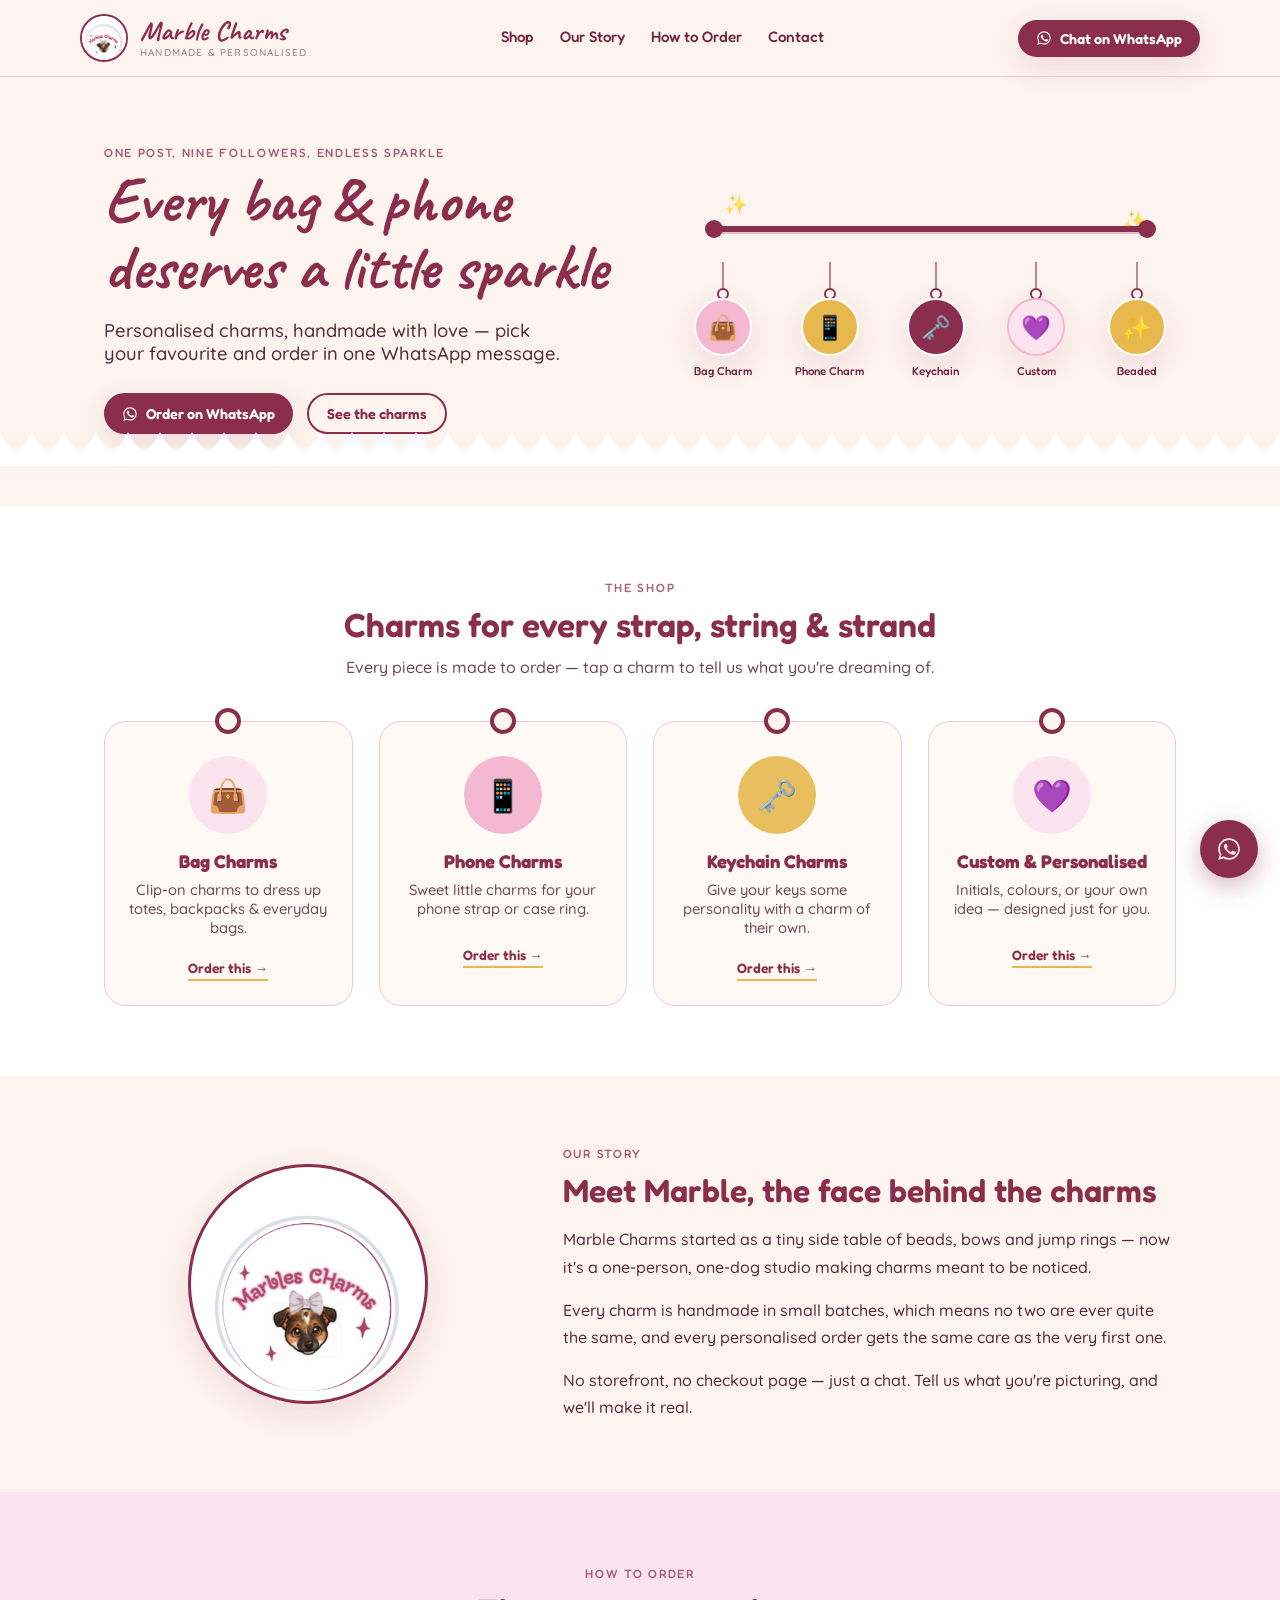
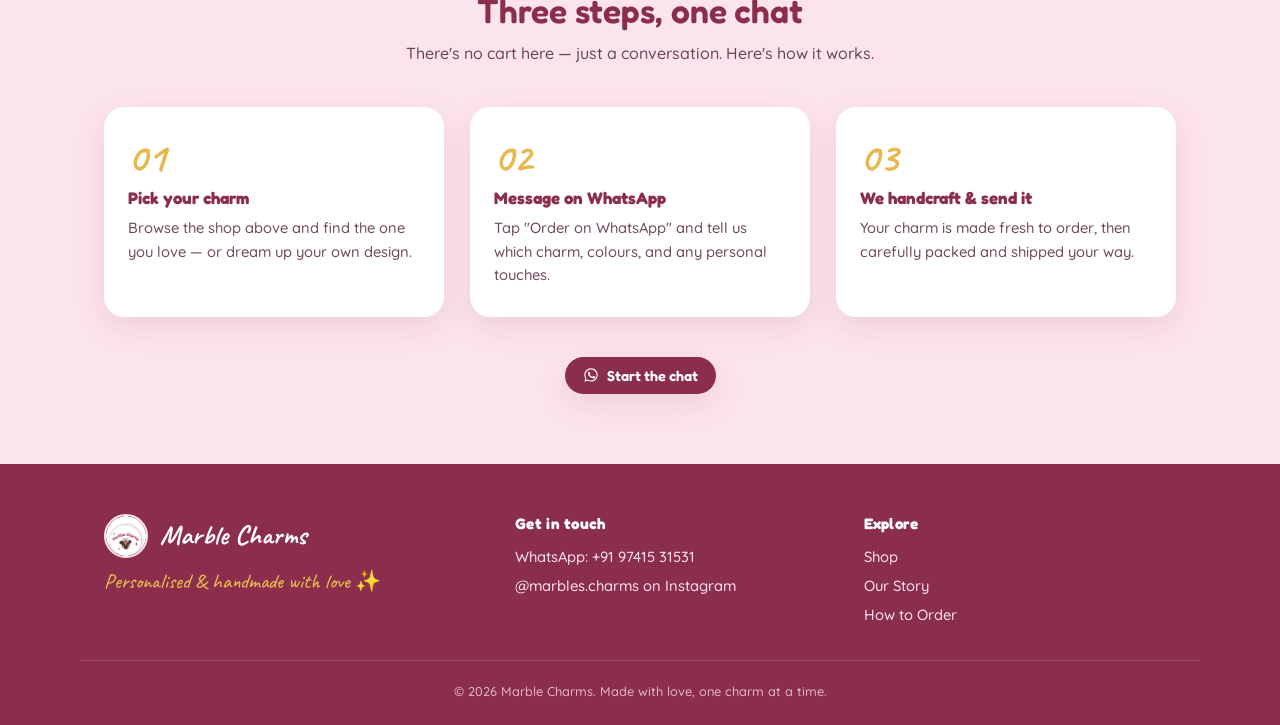
==== marble-charms/index.html @ cab266fb "Commit" ====
<!DOCTYPE html>
<html lang="en">
<head>
<meta charset="UTF-8">
<meta name="viewport" content="width=device-width, initial-scale=1.0">
<title>Marble Charms — Handmade Bag & Phone Charms</title>
<meta name="description" content="Personalised bag and phone charms, handmade with love. Order straight over WhatsApp.">
<link rel="icon" type="image/png" href="assets/favicon.png">
<link rel="preconnect" href="https://fonts.googleapis.com">
<link rel="preconnect" href="https://fonts.gstatic.com" crossorigin>
<link href="https://fonts.googleapis.com/css2?family=Caveat:wght@500;700&family=Fredoka:wght@500;600;700&family=Quicksand:wght@400;500;600;700&display=swap" rel="stylesheet">
<style>
  :root{
    --cream: #FDF3EF;
    --cream-soft: #FFF9F6;
    --wine: #8B2E4D;
    --wine-deep: #6E2440;
    --pink: #F4B8D1;
    --pink-soft: #FCE4EE;
    --pink-line: #F0C7D8;
    --gold: #E7B84E;
    --ink: #55293A;
    --white: #FFFFFF;
    --shadow: 0 10px 30px rgba(139,46,77,0.12);
  }

  * { box-sizing: border-box; }

  html { scroll-behavior: smooth; }

  body{
    margin:0;
    background: var(--cream);
    color: var(--ink);
    font-family: 'Quicksand', sans-serif;
    font-weight: 500;
    -webkit-font-smoothing: antialiased;
  }

  a { color: inherit; }

  img { max-width: 100%; display:block; }

  .display{
    font-family: 'Caveat', cursive;
    font-weight: 700;
  }

  .heading{
    font-family: 'Fredoka', sans-serif;
    font-weight: 600;
    color: var(--wine);
  }

  .eyebrow{
    font-family: 'Fredoka', sans-serif;
    font-size: 0.75rem;
    letter-spacing: 0.14em;
    text-transform: uppercase;
    color: var(--wine);
    opacity: 0.75;
  }

  .wrap{
    max-width: 1120px;
    margin: 0 auto;
    padding: 0 24px;
  }

  :focus-visible{
    outline: 3px solid var(--gold);
    outline-offset: 3px;
    border-radius: 6px;
  }

  /* ---------- Header ---------- */
  header{
    position: sticky;
    top: 0;
    z-index: 50;
    background: rgba(253,243,239,0.9);
    backdrop-filter: blur(8px);
    border-bottom: 1px solid var(--pink-line);
  }

  .nav{
    display:flex;
    align-items:center;
    justify-content:space-between;
    padding: 14px 0;
    gap: 16px;
  }

  .brand{
    display:flex;
    align-items:center;
    gap:12px;
    text-decoration:none;
  }

  .brand img{
    width:48px;
    height:48px;
    border-radius:50%;
    border: 2px solid var(--wine);
    background: var(--white);
  }

  .brand-name{
    font-family:'Caveat', cursive;
    font-weight:700;
    font-size: 1.7rem;
    color: var(--wine);
    line-height:1;
  }

  .brand-sub{
    display:block;
    font-family:'Quicksand';
    font-size: 0.62rem;
    letter-spacing: 0.12em;
    text-transform: uppercase;
    color: var(--ink);
    opacity:0.6;
  }

  nav.links{
    display:flex;
    gap: 26px;
    list-style:none;
    margin:0;
    padding:0;
    font-family:'Fredoka';
    font-weight:500;
    font-size:0.95rem;
  }

  nav.links a{
    text-decoration:none;
    color: var(--wine-deep);
    position:relative;
    padding-bottom:3px;
  }
  nav.links a:hover{ color: var(--wine); }

  .wa-btn{
    display:inline-flex;
    align-items:center;
    gap:8px;
    background: var(--wine);
    color: var(--white);
    font-family:'Fredoka';
    font-weight:600;
    font-size:0.9rem;
    text-decoration:none;
    padding: 10px 18px;
    border-radius: 999px;
    box-shadow: var(--shadow);
    transition: transform 0.15s ease, background 0.15s ease;
    white-space:nowrap;
  }
  .wa-btn:hover{ background: var(--wine-deep); transform: translateY(-2px); }
  .wa-btn svg{ width:16px; height:16px; flex-shrink:0; }

  .wa-btn.ghost{
    background: transparent;
    color: var(--wine);
    border: 2px solid var(--wine);
    box-shadow:none;
  }
  .wa-btn.ghost:hover{ background: var(--pink-soft); }

  .menu-toggle{
    display:none;
    background:none;
    border:none;
    color: var(--wine);
    font-size:1.6rem;
    cursor:pointer;
  }

  /* ---------- Hero ---------- */
  .hero{
    position:relative;
    padding: 64px 0 40px;
    overflow:hidden;
  }

  .hero-inner{
    display:grid;
    grid-template-columns: 1.1fr 1fr;
    gap: 40px;
    align-items:center;
  }

  .hero h1{
    font-size: clamp(2.6rem, 5vw, 4.4rem);
    line-height: 1.05;
    margin: 6px 0 18px;
    color: var(--wine);
  }

  .hero p.lead{
    font-size: 1.15rem;
    max-width: 42ch;
    margin: 0 0 28px;
    color: var(--ink);
  }

  .hero-ctas{
    display:flex;
    gap:14px;
    flex-wrap:wrap;
  }

  /* Charm rack — signature element */
  .charm-rack{
    position:relative;
    display:flex;
    justify-content:center;
    align-items:flex-start;
    padding-top: 30px;
  }

  .rack-bar{
    position:absolute;
    top: 28px;
    left: 6%;
    right: 6%;
    height: 6px;
    background: var(--wine);
    border-radius: 999px;
    box-shadow: 0 2px 0 rgba(139,46,77,0.25);
  }

  .rack-bar::before, .rack-bar::after{
    content:"";
    position:absolute;
    top:-6px;
    width:18px;
    height:18px;
    border-radius:50%;
    background: var(--wine);
  }
  .rack-bar::before{ left:-9px; }
  .rack-bar::after{ right:-9px; }

  .charms-row{
    position:relative;
    display:flex;
    justify-content:space-between;
    width: 100%;
    padding: 0 2%;
    margin-top: 34px;
  }

  .charm{
    display:flex;
    flex-direction:column;
    align-items:center;
    background:none;
    border:none;
    cursor:pointer;
    padding:0;
    font: inherit;
    transform-origin: top center;
    animation: swing 4.5s ease-in-out infinite;
  }
  .charm:nth-child(1){ animation-delay: 0s; }
  .charm:nth-child(2){ animation-delay: .3s; }
  .charm:nth-child(3){ animation-delay: .6s; }
  .charm:nth-child(4){ animation-delay: .9s; }
  .charm:nth-child(5){ animation-delay: 1.2s; }

  .charm .thread{
    width:2px;
    height:26px;
    background: var(--wine);
    opacity:0.55;
  }
  .charm .ring{
    width:12px;
    height:12px;
    border-radius:50%;
    border: 2px solid var(--wine);
    background: var(--cream-soft);
    margin-bottom:-2px;
  }

  .charm .bauble{
    width:58px;
    height:58px;
    border-radius: 50%;
    display:flex;
    align-items:center;
    justify-content:center;
    font-size:1.5rem;
    box-shadow: var(--shadow);
    border: 2px solid var(--white);
  }
  .charm:nth-child(1) .bauble{ background: var(--pink); }
  .charm:nth-child(2) .bauble{ background: var(--gold); }
  .charm:nth-child(3) .bauble{ background: var(--wine); }
  .charm:nth-child(4) .bauble{ background: var(--pink-soft); border-color: var(--pink); }
  .charm:nth-child(5) .bauble{ background: var(--gold); }

  .charm .label{
    margin-top:8px;
    font-family:'Fredoka';
    font-size: 0.72rem;
    color: var(--wine-deep);
    text-align:center;
    max-width: 70px;
  }

  @keyframes swing{
    0%, 100% { transform: rotate(-4deg); }
    50% { transform: rotate(4deg); }
  }

  @media (prefers-reduced-motion: reduce){
    html{ scroll-behavior:auto; }
    .charm{ animation: none; }
  }

  .sparkle{
    position:absolute;
    color: var(--gold);
    font-size: 1.2rem;
    opacity:0.8;
  }

  /* ---------- Scallop divider ---------- */
  .scallop{
    width:100%;
    height: 34px;
    display:block;
    margin-top: -2px;
  }

  /* ---------- Section shared ---------- */
  section{ padding: 70px 0; }
  .section-head{
    text-align:center;
    max-width: 620px;
    margin: 0 auto 44px;
  }
  .section-head h2{
    font-size: 2.1rem;
    margin: 8px 0 12px;
  }
  .section-head p{
    margin:0;
    color: var(--ink);
    opacity:0.85;
  }

  /* ---------- Shop ---------- */
  .shop{ background: var(--white); }

  .shop-grid{
    display:grid;
    grid-template-columns: repeat(4, 1fr);
    gap: 26px;
  }

  .product-card{
    position:relative;
    background: var(--cream-soft);
    border: 1px solid var(--pink-line);
    border-radius: 22px;
    padding: 34px 20px 24px;
    text-align:center;
    transition: transform 0.2s ease, box-shadow 0.2s ease;
  }
  .product-card:hover{
    transform: translateY(-6px);
    box-shadow: var(--shadow);
  }

  .product-card .loop{
    position:absolute;
    top: -14px;
    left:50%;
    transform: translateX(-50%);
    width: 26px;
    height: 26px;
    border-radius:50%;
    border: 4px solid var(--wine);
    background: var(--cream);
  }

  .product-card .icon{
    width:78px;
    height:78px;
    margin: 0 auto 16px;
    border-radius:50%;
    display:flex;
    align-items:center;
    justify-content:center;
    font-size: 2rem;
    background: var(--pink-soft);
  }
  .product-card:nth-child(2) .icon{ background: var(--pink); }
  .product-card:nth-child(3) .icon{ background: var(--gold); opacity:0.9; }
  .product-card:nth-child(4) .icon{ background: var(--pink-soft); }

  .product-card h3{
    font-family:'Fredoka';
    color: var(--wine);
    font-size: 1.15rem;
    margin: 0 0 8px;
  }

  .product-card p{
    font-size: 0.92rem;
    color: var(--ink);
    opacity: 0.85;
    margin: 0 0 20px;
    min-height: 44px;
  }

  .order-link{
    display:inline-flex;
    align-items:center;
    gap:6px;
    font-family:'Fredoka';
    font-weight:600;
    font-size: 0.85rem;
    color: var(--wine);
    text-decoration:none;
    border-bottom: 2px solid var(--gold);
    padding-bottom:2px;
  }
  .order-link:hover{ color: var(--wine-deep); }

  /* ---------- Story ---------- */
  .story{
    background: var(--cream);
  }
  .story-inner{
    display:grid;
    grid-template-columns: 0.8fr 1.2fr;
    gap: 50px;
    align-items:center;
  }

  .story-portrait{
    display:flex;
    justify-content:center;
  }

  .story-portrait .frame{
    width: 240px;
    height: 240px;
    border-radius:50%;
    border: 3px solid var(--wine);
    padding: 10px;
    background: var(--white);
    box-shadow: var(--shadow);
  }
  .story-portrait .frame img{
    border-radius:50%;
    width:100%;
    height:100%;
    object-fit:cover;
  }

  .story-text .eyebrow{ display:block; margin-bottom:10px; }
  .story-text h2{ font-size: 2rem; margin: 0 0 16px; }
  .story-text p{ margin: 0 0 16px; line-height:1.7; }
  .story-text p:last-child{ margin-bottom:0; }

  /* ---------- How to order ---------- */
  .order-steps{
    background: var(--pink-soft);
  }

  .steps-grid{
    display:grid;
    grid-template-columns: repeat(3, 1fr);
    gap: 26px;
    counter-reset: step;
  }

  .step{
    background: var(--white);
    border-radius: 20px;
    padding: 30px 24px;
    position:relative;
    box-shadow: var(--shadow);
  }

  .step .num{
    font-family:'Caveat';
    font-weight:700;
    font-size: 2.6rem;
    color: var(--gold);
    line-height:1;
    display:block;
    margin-bottom: 10px;
  }

  .step h3{
    font-family:'Fredoka';
    color: var(--wine);
    font-size: 1.05rem;
    margin: 0 0 8px;
  }
  .step p{ margin:0; font-size:0.92rem; opacity:0.85; line-height:1.6; }

  .order-cta{
    text-align:center;
    margin-top: 40px;
  }

  /* ---------- Footer ---------- */
  footer{
    background: var(--wine);
    color: var(--pink-soft);
    padding: 50px 0 26px;
  }

  .footer-inner{
    display:grid;
    grid-template-columns: 1.2fr 1fr 1fr;
    gap: 36px;
    margin-bottom: 36px;
  }

  footer .brand-name{ color: var(--white); }
  footer .foot-tagline{
    font-family:'Caveat';
    font-size: 1.3rem;
    color: var(--gold);
    margin: 10px 0 0;
  }

  footer h4{
    font-family:'Fredoka';
    color: var(--white);
    font-size: 0.95rem;
    margin: 0 0 14px;
    letter-spacing: 0.02em;
  }

  footer .foot-brand{
    display:flex;
    align-items:center;
    gap:12px;
  }
  footer .foot-brand img{
    width:44px; height:44px; border-radius:50%;
    border: 2px solid var(--pink-soft);
  }

  footer ul{
    list-style:none;
    margin:0; padding:0;
    display:flex;
    flex-direction:column;
    gap:10px;
    font-size:0.92rem;
  }
  footer a{ text-decoration:none; color: var(--pink-soft); }
  footer a:hover{ color: var(--white); }

  .footer-bottom{
    border-top: 1px solid rgba(255,255,255,0.15);
    padding-top: 22px;
    text-align:center;
    font-size: 0.8rem;
    opacity: 0.75;
  }

  /* ---------- Floating WhatsApp ---------- */
  .float-wa{
    position: fixed;
    bottom: 22px;
    right: 22px;
    width: 58px;
    height: 58px;
    border-radius: 50%;
    background: var(--wine);
    display:flex;
    align-items:center;
    justify-content:center;
    box-shadow: 0 8px 24px rgba(139,46,77,0.35);
    z-index: 60;
    text-decoration:none;
    transition: transform 0.15s ease;
  }
  .float-wa:hover{ transform: scale(1.07); }
  .float-wa svg{ width:26px; height:26px; }

  /* ---------- Responsive ---------- */
  @media (max-width: 900px){
    .hero-inner{ grid-template-columns: 1fr; }
    .story-inner{ grid-template-columns: 1fr; text-align:center; }
    .story-text p{ text-align:left; }
    .shop-grid{ grid-template-columns: repeat(2, 1fr); }
    .steps-grid{ grid-template-columns: 1fr; }
    .footer-inner{ grid-template-columns: 1fr; }
    nav.links{ display:none; }
    .menu-toggle{ display:block; }
  }

  @media (max-width: 560px){
    .shop-grid{ grid-template-columns: 1fr; }
    .charm .label{ display:none; }
    .charms-row{ padding: 0; }
  }
</style>
</head>
<body>

<header>
  <div class="wrap nav">
    <a class="brand" href="#top" aria-label="Marble Charms home">
      <img src="assets/logo.png" alt="Marble Charms logo, a puppy wearing a bow">
      <span>
        <span class="brand-name">Marble Charms</span>
        <span class="brand-sub">Handmade &amp; Personalised</span>
      </span>
    </a>
    <nav class="links" aria-label="Main navigation">
      <a href="#shop">Shop</a>
      <a href="#story">Our Story</a>
      <a href="#order">How to Order</a>
      <a href="#contact">Contact</a>
    </nav>
    <a class="wa-btn" id="nav-wa" href="#" target="_blank" rel="noopener">
      <svg viewBox="0 0 24 24" fill="currentColor"><path d="M17.5 14.4c-.3-.1-1.6-.8-1.9-.9-.2-.1-.4-.1-.6.1-.2.3-.7.9-.8 1-.2.2-.3.2-.5.1-.3-.1-1.2-.4-2.2-1.4-.8-.7-1.4-1.6-1.5-1.9-.2-.3 0-.4.1-.6l.4-.4c.1-.1.2-.3.3-.4.1-.2 0-.4 0-.5-.1-.1-.6-1.5-.8-2-.2-.5-.4-.4-.6-.4h-.5c-.2 0-.5.1-.7.3-.2.3-.9.9-.9 2.2s1 2.6 1.1 2.7c.1.2 2 3 4.7 4.2.7.3 1.2.5 1.6.6.7.2 1.3.2 1.8.1.5-.1 1.6-.7 1.9-1.3.2-.6.2-1.1.2-1.2-.1-.1-.2-.2-.5-.3z"/><path d="M12 2C6.5 2 2 6.4 2 12c0 1.9.5 3.7 1.5 5.3L2 22l4.9-1.3c1.5.8 3.3 1.2 5.1 1.2 5.5 0 10-4.4 10-10S17.5 2 12 2zm0 18.2c-1.6 0-3.2-.4-4.5-1.2l-.3-.2-3 .8.8-2.9-.2-.3C4 15.1 3.6 13.6 3.6 12 3.6 7.3 7.4 3.6 12 3.6s8.4 3.8 8.4 8.4-3.8 8.2-8.4 8.2z"/></svg>
      Chat on WhatsApp
    </a>
    <button class="menu-toggle" id="menu-toggle" aria-label="Open menu" aria-expanded="false">&#9776;</button>
  </div>
</header>

<main id="top">

  <!-- HERO -->
  <section class="hero">
    <div class="wrap hero-inner">
      <div>
        <span class="eyebrow">One post, nine followers, endless sparkle</span>
        <h1 class="display">Every bag &amp; phone<br>deserves a little sparkle</h1>
        <p class="lead">Personalised charms, handmade with love — pick your favourite and order in one WhatsApp message.</p>
        <div class="hero-ctas">
          <a class="wa-btn" id="hero-wa" href="#" target="_blank" rel="noopener">
            <svg viewBox="0 0 24 24" fill="currentColor"><path d="M17.5 14.4c-.3-.1-1.6-.8-1.9-.9-.2-.1-.4-.1-.6.1-.2.3-.7.9-.8 1-.2.2-.3.2-.5.1-.3-.1-1.2-.4-2.2-1.4-.8-.7-1.4-1.6-1.5-1.9-.2-.3 0-.4.1-.6l.4-.4c.1-.1.2-.3.3-.4.1-.2 0-.4 0-.5-.1-.1-.6-1.5-.8-2-.2-.5-.4-.4-.6-.4h-.5c-.2 0-.5.1-.7.3-.2.3-.9.9-.9 2.2s1 2.6 1.1 2.7c.1.2 2 3 4.7 4.2.7.3 1.2.5 1.6.6.7.2 1.3.2 1.8.1.5-.1 1.6-.7 1.9-1.3.2-.6.2-1.1.2-1.2-.1-.1-.2-.2-.5-.3z"/><path d="M12 2C6.5 2 2 6.4 2 12c0 1.9.5 3.7 1.5 5.3L2 22l4.9-1.3c1.5.8 3.3 1.2 5.1 1.2 5.5 0 10-4.4 10-10S17.5 2 12 2zm0 18.2c-1.6 0-3.2-.4-4.5-1.2l-.3-.2-3 .8.8-2.9-.2-.3C4 15.1 3.6 13.6 3.6 12 3.6 7.3 7.4 3.6 12 3.6s8.4 3.8 8.4 8.4-3.8 8.2-8.4 8.2z"/></svg>
            Order on WhatsApp
          </a>
          <a class="wa-btn ghost" href="#shop">See the charms</a>
        </div>
      </div>

      <div class="charm-rack" aria-hidden="false">
        <span class="sparkle" style="top:-6px; left:8%;">&#10024;</span>
        <span class="sparkle" style="top:10px; right:6%;">&#10024;</span>
        <div class="rack-bar"></div>
        <div class="charms-row">
          <button class="charm" data-item="Bag Charm">
            <span class="thread"></span><span class="ring"></span>
            <span class="bauble">&#128092;</span>
            <span class="label">Bag Charm</span>
          </button>
          <button class="charm" data-item="Phone Charm">
            <span class="thread"></span><span class="ring"></span>
            <span class="bauble">&#128241;</span>
            <span class="label">Phone Charm</span>
          </button>
          <button class="charm" data-item="Keychain Charm">
            <span class="thread"></span><span class="ring"></span>
            <span class="bauble">&#128477;&#65039;</span>
            <span class="label">Keychain</span>
          </button>
          <button class="charm" data-item="Custom Charm">
            <span class="thread"></span><span class="ring"></span>
            <span class="bauble">&#128156;</span>
            <span class="label">Custom</span>
          </button>
          <button class="charm" data-item="Beaded Charm">
            <span class="thread"></span><span class="ring"></span>
            <span class="bauble">&#10024;</span>
            <span class="label">Beaded</span>
          </button>
        </div>
      </div>
    </div>

    <svg class="scallop" viewBox="0 0 1200 34" preserveAspectRatio="none">
      <path d="M0,0 Q15,34 30,0 Q45,34 60,0 Q75,34 90,0 Q105,34 120,0 Q135,34 150,0 Q165,34 180,0 Q195,34 210,0 Q225,34 240,0 Q255,34 270,0 Q285,34 300,0 Q315,34 330,0 Q345,34 360,0 Q375,34 390,0 Q405,34 420,0 Q435,34 450,0 Q465,34 480,0 Q495,34 510,0 Q525,34 540,0 Q555,34 570,0 Q585,34 600,0 Q615,34 630,0 Q645,34 660,0 Q675,34 690,0 Q705,34 720,0 Q735,34 750,0 Q765,34 780,0 Q795,34 810,0 Q825,34 840,0 Q855,34 870,0 Q885,34 900,0 Q915,34 930,0 Q945,34 960,0 Q975,34 990,0 Q1005,34 1020,0 Q1035,34 1050,0 Q1065,34 1080,0 Q1095,34 1110,0 Q1125,34 1140,0 Q1155,34 1170,0 Q1185,34 1200,0 L1200,34 L0,34 Z" fill="#ffffff"/>
    </svg>
  </section>

  <!-- SHOP -->
  <section class="shop" id="shop">
    <div class="wrap">
      <div class="section-head">
        <span class="eyebrow">The Shop</span>
        <h2 class="heading">Charms for every strap, string &amp; strand</h2>
        <p>Every piece is made to order — tap a charm to tell us what you're dreaming of.</p>
      </div>

      <div class="shop-grid">
        <article class="product-card">
          <span class="loop"></span>
          <div class="icon">&#128092;</div>
          <h3>Bag Charms</h3>
          <p>Clip-on charms to dress up totes, backpacks &amp; everyday bags.</p>
          <a class="order-link" data-item="Bag Charm" href="#">Order this &#8594;</a>
        </article>

        <article class="product-card">
          <span class="loop"></span>
          <div class="icon">&#128241;</div>
          <h3>Phone Charms</h3>
          <p>Sweet little charms for your phone strap or case ring.</p>
          <a class="order-link" data-item="Phone Charm" href="#">Order this &#8594;</a>
        </article>

        <article class="product-card">
          <span class="loop"></span>
          <div class="icon">&#128477;&#65039;</div>
          <h3>Keychain Charms</h3>
          <p>Give your keys some personality with a charm of their own.</p>
          <a class="order-link" data-item="Keychain Charm" href="#">Order this &#8594;</a>
        </article>

        <article class="product-card">
          <span class="loop"></span>
          <div class="icon">&#128156;</div>
          <h3>Custom &amp; Personalised</h3>
          <p>Initials, colours, or your own idea — designed just for you.</p>
          <a class="order-link" data-item="Custom Charm" href="#">Order this &#8594;</a>
        </article>
      </div>
    </div>
  </section>

  <!-- STORY -->
  <section class="story" id="story">
    <div class="wrap story-inner">
      <div class="story-portrait">
        <div class="frame">
          <img src="assets/logo.png" alt="Marble the dog, mascot of Marble Charms">
        </div>
      </div>
      <div class="story-text">
        <span class="eyebrow">Our Story</span>
        <h2 class="heading">Meet Marble, the face behind the charms</h2>
        <p>Marble Charms started as a tiny side table of beads, bows and jump rings — now it's a one-person, one-dog studio making charms meant to be noticed.</p>
        <p>Every charm is handmade in small batches, which means no two are ever quite the same, and every personalised order gets the same care as the very first one.</p>
        <p>No storefront, no checkout page — just a chat. Tell us what you're picturing, and we'll make it real.</p>
      </div>
    </div>
  </section>

  <!-- HOW TO ORDER -->
  <section class="order-steps" id="order">
    <div class="wrap">
      <div class="section-head">
        <span class="eyebrow">How to Order</span>
        <h2 class="heading">Three steps, one chat</h2>
        <p>There's no cart here — just a conversation. Here's how it works.</p>
      </div>

      <div class="steps-grid">
        <div class="step">
          <span class="num">01</span>
          <h3>Pick your charm</h3>
          <p>Browse the shop above and find the one you love — or dream up your own design.</p>
        </div>
        <div class="step">
          <span class="num">02</span>
          <h3>Message on WhatsApp</h3>
          <p>Tap "Order on WhatsApp" and tell us which charm, colours, and any personal touches.</p>
        </div>
        <div class="step">
          <span class="num">03</span>
          <h3>We handcraft &amp; send it</h3>
          <p>Your charm is made fresh to order, then carefully packed and shipped your way.</p>
        </div>
      </div>

      <div class="order-cta">
        <a class="wa-btn" id="order-wa" href="#" target="_blank" rel="noopener">
          <svg viewBox="0 0 24 24" fill="currentColor"><path d="M17.5 14.4c-.3-.1-1.6-.8-1.9-.9-.2-.1-.4-.1-.6.1-.2.3-.7.9-.8 1-.2.2-.3.2-.5.1-.3-.1-1.2-.4-2.2-1.4-.8-.7-1.4-1.6-1.5-1.9-.2-.3 0-.4.1-.6l.4-.4c.1-.1.2-.3.3-.4.1-.2 0-.4 0-.5-.1-.1-.6-1.5-.8-2-.2-.5-.4-.4-.6-.4h-.5c-.2 0-.5.1-.7.3-.2.3-.9.9-.9 2.2s1 2.6 1.1 2.7c.1.2 2 3 4.7 4.2.7.3 1.2.5 1.6.6.7.2 1.3.2 1.8.1.5-.1 1.6-.7 1.9-1.3.2-.6.2-1.1.2-1.2-.1-.1-.2-.2-.5-.3z"/><path d="M12 2C6.5 2 2 6.4 2 12c0 1.9.5 3.7 1.5 5.3L2 22l4.9-1.3c1.5.8 3.3 1.2 5.1 1.2 5.5 0 10-4.4 10-10S17.5 2 12 2zm0 18.2c-1.6 0-3.2-.4-4.5-1.2l-.3-.2-3 .8.8-2.9-.2-.3C4 15.1 3.6 13.6 3.6 12 3.6 7.3 7.4 3.6 12 3.6s8.4 3.8 8.4 8.4-3.8 8.2-8.4 8.2z"/></svg>
          Start the chat
        </a>
      </div>
    </div>
  </section>

</main>

<footer id="contact">
  <div class="wrap footer-inner">
    <div>
      <div class="foot-brand">
        <img src="assets/logo.png" alt="Marble Charms logo">
        <span class="brand-name display">Marble Charms</span>
      </div>
      <p class="foot-tagline">Personalised &amp; handmade with love ✨</p>
    </div>

    <div>
      <h4>Get in touch</h4>
      <ul>
        <li><a id="foot-wa" href="#" target="_blank" rel="noopener">WhatsApp: +91 97415 31531</a></li>
        <li><a href="https://instagram.com/marbles.charms" target="_blank" rel="noopener">@marbles.charms on Instagram</a></li>
      </ul>
    </div>

    <div>
      <h4>Explore</h4>
      <ul>
        <li><a href="#shop">Shop</a></li>
        <li><a href="#story">Our Story</a></li>
        <li><a href="#order">How to Order</a></li>
      </ul>
    </div>
  </div>

  <div class="wrap footer-bottom">
    &copy; <span id="year"></span> Marble Charms. Made with love, one charm at a time.
  </div>
</footer>

<a class="float-wa" id="float-wa" href="#" target="_blank" rel="noopener" aria-label="Chat with Marble Charms on WhatsApp">
  <svg viewBox="0 0 24 24" fill="#FCE4EE"><path d="M17.5 14.4c-.3-.1-1.6-.8-1.9-.9-.2-.1-.4-.1-.6.1-.2.3-.7.9-.8 1-.2.2-.3.2-.5.1-.3-.1-1.2-.4-2.2-1.4-.8-.7-1.4-1.6-1.5-1.9-.2-.3 0-.4.1-.6l.4-.4c.1-.1.2-.3.3-.4.1-.2 0-.4 0-.5-.1-.1-.6-1.5-.8-2-.2-.5-.4-.4-.6-.4h-.5c-.2 0-.5.1-.7.3-.2.3-.9.9-.9 2.2s1 2.6 1.1 2.7c.1.2 2 3 4.7 4.2.7.3 1.2.5 1.6.6.7.2 1.3.2 1.8.1.5-.1 1.6-.7 1.9-1.3.2-.6.2-1.1.2-1.2-.1-.1-.2-.2-.5-.3z"/><path d="M12 2C6.5 2 2 6.4 2 12c0 1.9.5 3.7 1.5 5.3L2 22l4.9-1.3c1.5.8 3.3 1.2 5.1 1.2 5.5 0 10-4.4 10-10S17.5 2 12 2zm0 18.2c-1.6 0-3.2-.4-4.5-1.2l-.3-.2-3 .8.8-2.9-.2-.3C4 15.1 3.6 13.6 3.6 12 3.6 7.3 7.4 3.6 12 3.6s8.4 3.8 8.4 8.4-3.8 8.2-8.4 8.2z"/></svg>
</a>

<script>
  // ---- WhatsApp config ----
  var WHATSAPP_NUMBER = "919741531531"; // +91 97415 31531, digits only with country code
  var DEFAULT_MESSAGE = "Hi Marble Charms! ✨ I'd love to order a charm.";

  function buildWaLink(item){
    var msg = item
      ? "Hi Marble Charms! ✨ I'd love to order a " + item + "."
      : DEFAULT_MESSAGE;
    return "https://wa.me/" + WHATSAPP_NUMBER + "?text=" + encodeURIComponent(msg);
  }

  // Set default links
  ["nav-wa","hero-wa","order-wa","float-wa","foot-wa"].forEach(function(id){
    var el = document.getElementById(id);
    if (el) el.href = buildWaLink();
  });

  // Charm bar buttons + product card order links carry the specific item
  document.querySelectorAll(".charm, .order-link").forEach(function(el){
    el.addEventListener("click", function(e){
      e.preventDefault();
      var item = el.getAttribute("data-item");
      window.open(buildWaLink(item), "_blank", "noopener");
    });
  });

  document.getElementById("year").textContent = new Date().getFullYear();

  // Mobile menu toggle: reuse nav links in a simple dropdown
  var toggle = document.getElementById("menu-toggle");
  toggle.addEventListener("click", function(){
    var links = document.querySelector("nav.links");
    var expanded = toggle.getAttribute("aria-expanded") === "true";
    toggle.setAttribute("aria-expanded", String(!expanded));
    links.style.display = expanded ? "none" : "flex";
    links.style.flexDirection = "column";
    links.style.position = "absolute";
    links.style.top = "64px";
    links.style.right = "24px";
    links.style.background = "#FFF9F6";
    links.style.padding = "16px 22px";
    links.style.borderRadius = "16px";
    links.style.boxShadow = "0 10px 30px rgba(139,46,77,0.12)";
    links.style.gap = "14px";
  });
</script>

</body>
</html>
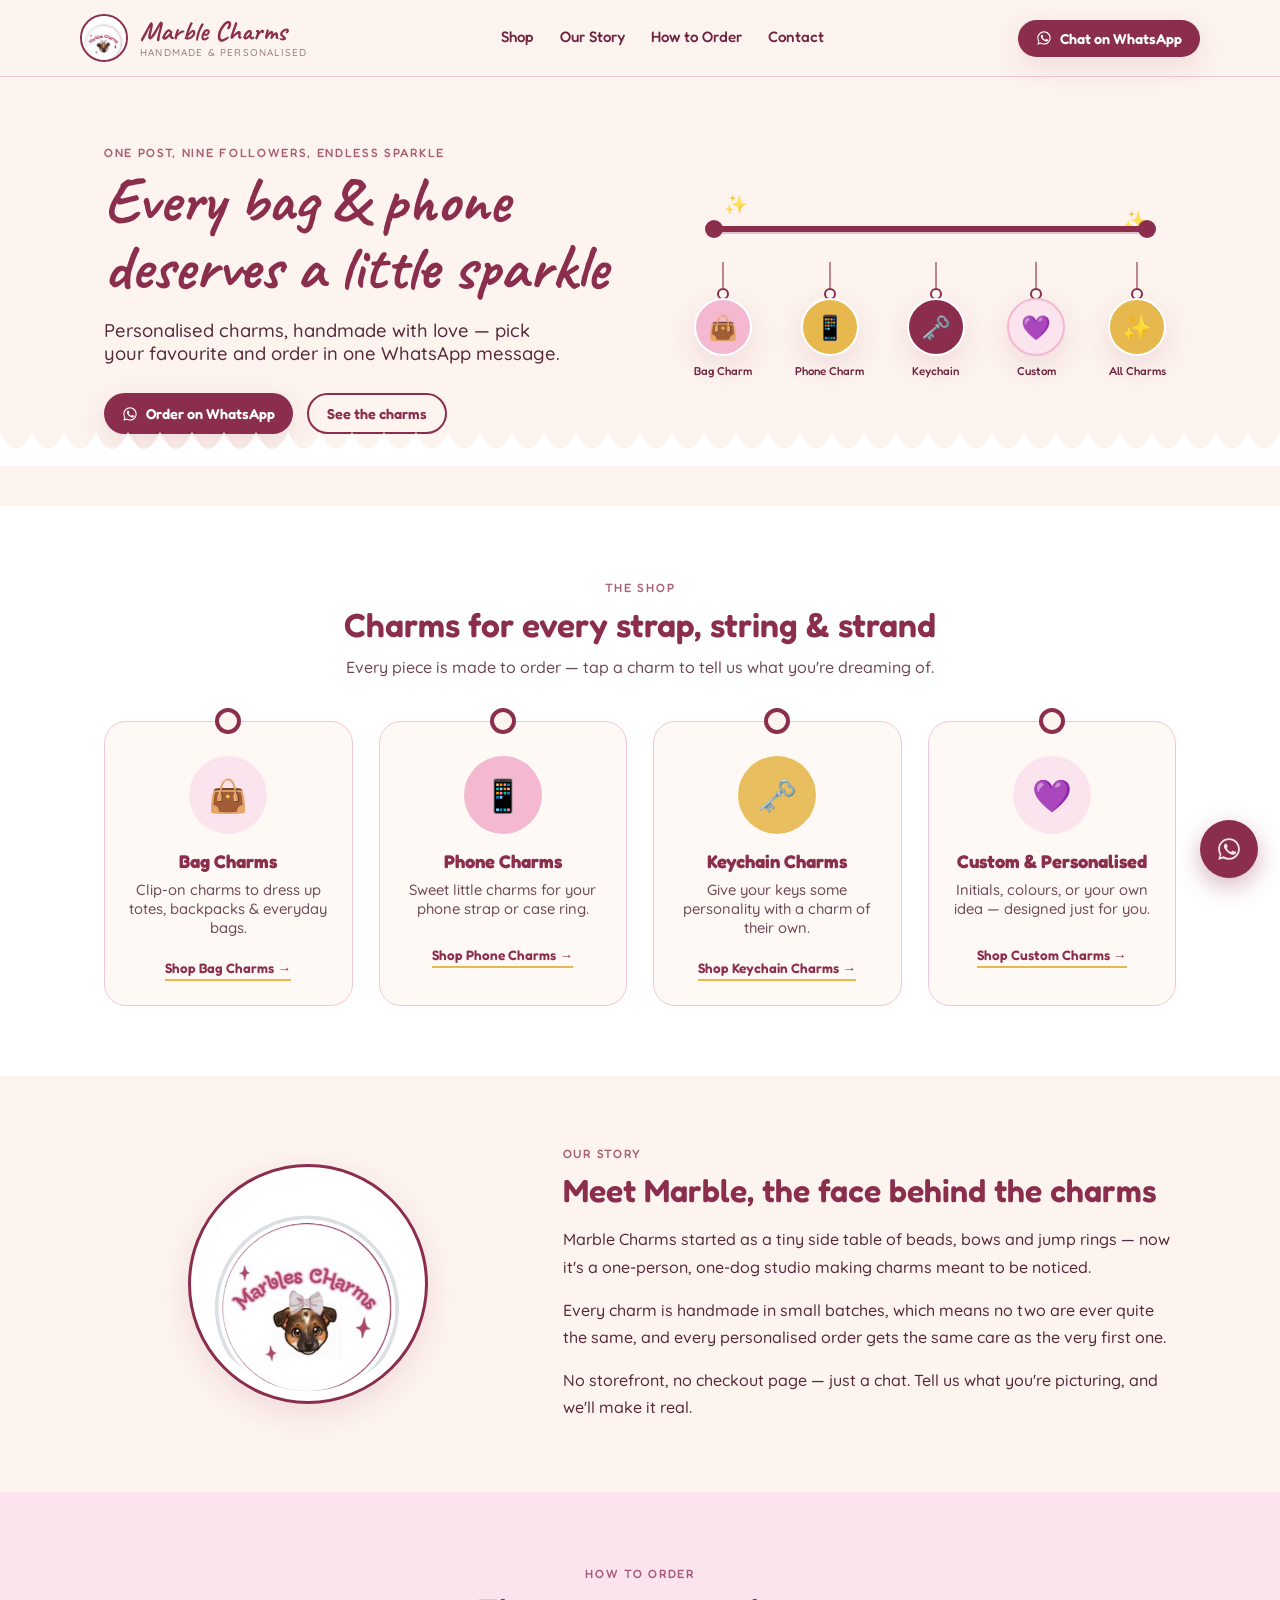
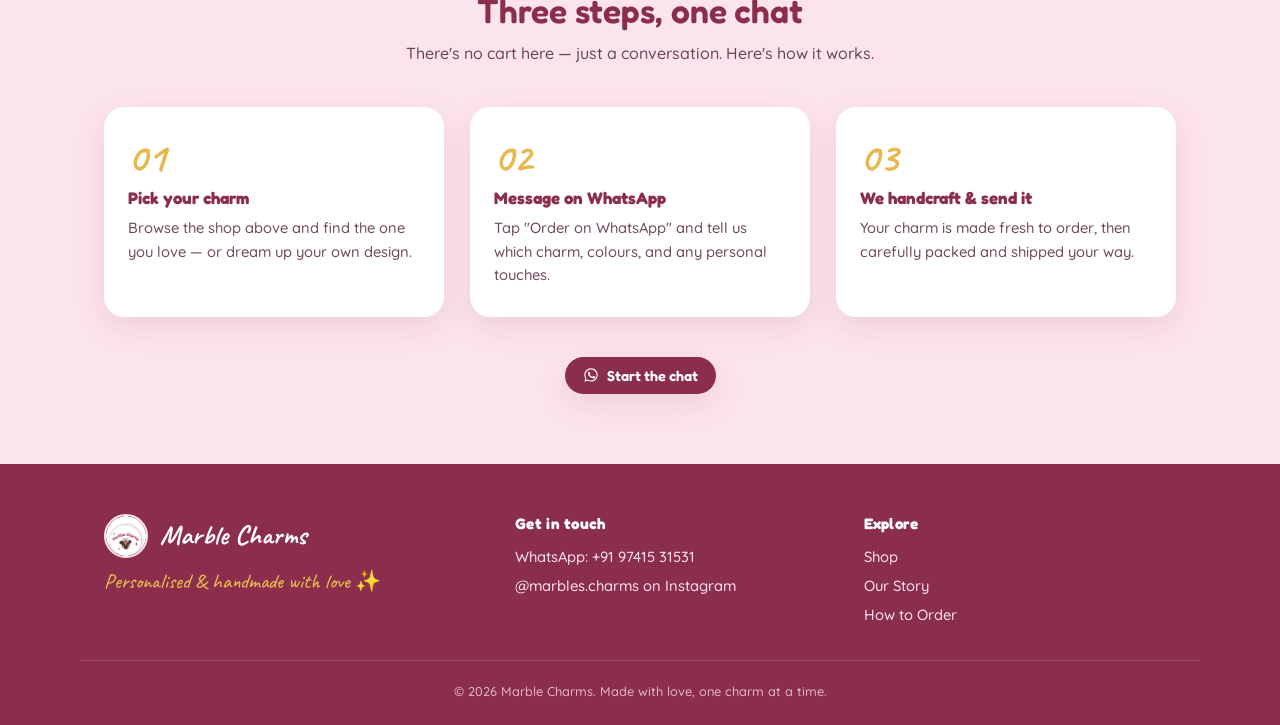
==== commit 1a698f2a: "Commit" ====
--- a/marble-charms/index.html
+++ b/marble-charms/index.html
@@ -9,608 +9,7 @@
 <link rel="preconnect" href="https://fonts.googleapis.com">
 <link rel="preconnect" href="https://fonts.gstatic.com" crossorigin>
 <link href="https://fonts.googleapis.com/css2?family=Caveat:wght@500;700&family=Fredoka:wght@500;600;700&family=Quicksand:wght@400;500;600;700&display=swap" rel="stylesheet">
-<style>
-  :root{
-    --cream: #FDF3EF;
-    --cream-soft: #FFF9F6;
-    --wine: #8B2E4D;
-    --wine-deep: #6E2440;
-    --pink: #F4B8D1;
-    --pink-soft: #FCE4EE;
-    --pink-line: #F0C7D8;
-    --gold: #E7B84E;
-    --ink: #55293A;
-    --white: #FFFFFF;
-    --shadow: 0 10px 30px rgba(139,46,77,0.12);
-  }
-
-  * { box-sizing: border-box; }
-
-  html { scroll-behavior: smooth; }
-
-  body{
-    margin:0;
-    background: var(--cream);
-    color: var(--ink);
-    font-family: 'Quicksand', sans-serif;
-    font-weight: 500;
-    -webkit-font-smoothing: antialiased;
-  }
-
-  a { color: inherit; }
-
-  img { max-width: 100%; display:block; }
-
-  .display{
-    font-family: 'Caveat', cursive;
-    font-weight: 700;
-  }
-
-  .heading{
-    font-family: 'Fredoka', sans-serif;
-    font-weight: 600;
-    color: var(--wine);
-  }
-
-  .eyebrow{
-    font-family: 'Fredoka', sans-serif;
-    font-size: 0.75rem;
-    letter-spacing: 0.14em;
-    text-transform: uppercase;
-    color: var(--wine);
-    opacity: 0.75;
-  }
-
-  .wrap{
-    max-width: 1120px;
-    margin: 0 auto;
-    padding: 0 24px;
-  }
-
-  :focus-visible{
-    outline: 3px solid var(--gold);
-    outline-offset: 3px;
-    border-radius: 6px;
-  }
-
-  /* ---------- Header ---------- */
-  header{
-    position: sticky;
-    top: 0;
-    z-index: 50;
-    background: rgba(253,243,239,0.9);
-    backdrop-filter: blur(8px);
-    border-bottom: 1px solid var(--pink-line);
-  }
-
-  .nav{
-    display:flex;
-    align-items:center;
-    justify-content:space-between;
-    padding: 14px 0;
-    gap: 16px;
-  }
-
-  .brand{
-    display:flex;
-    align-items:center;
-    gap:12px;
-    text-decoration:none;
-  }
-
-  .brand img{
-    width:48px;
-    height:48px;
-    border-radius:50%;
-    border: 2px solid var(--wine);
-    background: var(--white);
-  }
-
-  .brand-name{
-    font-family:'Caveat', cursive;
-    font-weight:700;
-    font-size: 1.7rem;
-    color: var(--wine);
-    line-height:1;
-  }
-
-  .brand-sub{
-    display:block;
-    font-family:'Quicksand';
-    font-size: 0.62rem;
-    letter-spacing: 0.12em;
-    text-transform: uppercase;
-    color: var(--ink);
-    opacity:0.6;
-  }
-
-  nav.links{
-    display:flex;
-    gap: 26px;
-    list-style:none;
-    margin:0;
-    padding:0;
-    font-family:'Fredoka';
-    font-weight:500;
-    font-size:0.95rem;
-  }
-
-  nav.links a{
-    text-decoration:none;
-    color: var(--wine-deep);
-    position:relative;
-    padding-bottom:3px;
-  }
-  nav.links a:hover{ color: var(--wine); }
-
-  .wa-btn{
-    display:inline-flex;
-    align-items:center;
-    gap:8px;
-    background: var(--wine);
-    color: var(--white);
-    font-family:'Fredoka';
-    font-weight:600;
-    font-size:0.9rem;
-    text-decoration:none;
-    padding: 10px 18px;
-    border-radius: 999px;
-    box-shadow: var(--shadow);
-    transition: transform 0.15s ease, background 0.15s ease;
-    white-space:nowrap;
-  }
-  .wa-btn:hover{ background: var(--wine-deep); transform: translateY(-2px); }
-  .wa-btn svg{ width:16px; height:16px; flex-shrink:0; }
-
-  .wa-btn.ghost{
-    background: transparent;
-    color: var(--wine);
-    border: 2px solid var(--wine);
-    box-shadow:none;
-  }
-  .wa-btn.ghost:hover{ background: var(--pink-soft); }
-
-  .menu-toggle{
-    display:none;
-    background:none;
-    border:none;
-    color: var(--wine);
-    font-size:1.6rem;
-    cursor:pointer;
-  }
-
-  /* ---------- Hero ---------- */
-  .hero{
-    position:relative;
-    padding: 64px 0 40px;
-    overflow:hidden;
-  }
-
-  .hero-inner{
-    display:grid;
-    grid-template-columns: 1.1fr 1fr;
-    gap: 40px;
-    align-items:center;
-  }
-
-  .hero h1{
-    font-size: clamp(2.6rem, 5vw, 4.4rem);
-    line-height: 1.05;
-    margin: 6px 0 18px;
-    color: var(--wine);
-  }
-
-  .hero p.lead{
-    font-size: 1.15rem;
-    max-width: 42ch;
-    margin: 0 0 28px;
-    color: var(--ink);
-  }
-
-  .hero-ctas{
-    display:flex;
-    gap:14px;
-    flex-wrap:wrap;
-  }
-
-  /* Charm rack — signature element */
-  .charm-rack{
-    position:relative;
-    display:flex;
-    justify-content:center;
-    align-items:flex-start;
-    padding-top: 30px;
-  }
-
-  .rack-bar{
-    position:absolute;
-    top: 28px;
-    left: 6%;
-    right: 6%;
-    height: 6px;
-    background: var(--wine);
-    border-radius: 999px;
-    box-shadow: 0 2px 0 rgba(139,46,77,0.25);
-  }
-
-  .rack-bar::before, .rack-bar::after{
-    content:"";
-    position:absolute;
-    top:-6px;
-    width:18px;
-    height:18px;
-    border-radius:50%;
-    background: var(--wine);
-  }
-  .rack-bar::before{ left:-9px; }
-  .rack-bar::after{ right:-9px; }
-
-  .charms-row{
-    position:relative;
-    display:flex;
-    justify-content:space-between;
-    width: 100%;
-    padding: 0 2%;
-    margin-top: 34px;
-  }
-
-  .charm{
-    display:flex;
-    flex-direction:column;
-    align-items:center;
-    background:none;
-    border:none;
-    cursor:pointer;
-    padding:0;
-    font: inherit;
-    transform-origin: top center;
-    animation: swing 4.5s ease-in-out infinite;
-  }
-  .charm:nth-child(1){ animation-delay: 0s; }
-  .charm:nth-child(2){ animation-delay: .3s; }
-  .charm:nth-child(3){ animation-delay: .6s; }
-  .charm:nth-child(4){ animation-delay: .9s; }
-  .charm:nth-child(5){ animation-delay: 1.2s; }
-
-  .charm .thread{
-    width:2px;
-    height:26px;
-    background: var(--wine);
-    opacity:0.55;
-  }
-  .charm .ring{
-    width:12px;
-    height:12px;
-    border-radius:50%;
-    border: 2px solid var(--wine);
-    background: var(--cream-soft);
-    margin-bottom:-2px;
-  }
-
-  .charm .bauble{
-    width:58px;
-    height:58px;
-    border-radius: 50%;
-    display:flex;
-    align-items:center;
-    justify-content:center;
-    font-size:1.5rem;
-    box-shadow: var(--shadow);
-    border: 2px solid var(--white);
-  }
-  .charm:nth-child(1) .bauble{ background: var(--pink); }
-  .charm:nth-child(2) .bauble{ background: var(--gold); }
-  .charm:nth-child(3) .bauble{ background: var(--wine); }
-  .charm:nth-child(4) .bauble{ background: var(--pink-soft); border-color: var(--pink); }
-  .charm:nth-child(5) .bauble{ background: var(--gold); }
-
-  .charm .label{
-    margin-top:8px;
-    font-family:'Fredoka';
-    font-size: 0.72rem;
-    color: var(--wine-deep);
-    text-align:center;
-    max-width: 70px;
-  }
-
-  @keyframes swing{
-    0%, 100% { transform: rotate(-4deg); }
-    50% { transform: rotate(4deg); }
-  }
-
-  @media (prefers-reduced-motion: reduce){
-    html{ scroll-behavior:auto; }
-    .charm{ animation: none; }
-  }
-
-  .sparkle{
-    position:absolute;
-    color: var(--gold);
-    font-size: 1.2rem;
-    opacity:0.8;
-  }
-
-  /* ---------- Scallop divider ---------- */
-  .scallop{
-    width:100%;
-    height: 34px;
-    display:block;
-    margin-top: -2px;
-  }
-
-  /* ---------- Section shared ---------- */
-  section{ padding: 70px 0; }
-  .section-head{
-    text-align:center;
-    max-width: 620px;
-    margin: 0 auto 44px;
-  }
-  .section-head h2{
-    font-size: 2.1rem;
-    margin: 8px 0 12px;
-  }
-  .section-head p{
-    margin:0;
-    color: var(--ink);
-    opacity:0.85;
-  }
-
-  /* ---------- Shop ---------- */
-  .shop{ background: var(--white); }
-
-  .shop-grid{
-    display:grid;
-    grid-template-columns: repeat(4, 1fr);
-    gap: 26px;
-  }
-
-  .product-card{
-    position:relative;
-    background: var(--cream-soft);
-    border: 1px solid var(--pink-line);
-    border-radius: 22px;
-    padding: 34px 20px 24px;
-    text-align:center;
-    transition: transform 0.2s ease, box-shadow 0.2s ease;
-  }
-  .product-card:hover{
-    transform: translateY(-6px);
-    box-shadow: var(--shadow);
-  }
-
-  .product-card .loop{
-    position:absolute;
-    top: -14px;
-    left:50%;
-    transform: translateX(-50%);
-    width: 26px;
-    height: 26px;
-    border-radius:50%;
-    border: 4px solid var(--wine);
-    background: var(--cream);
-  }
-
-  .product-card .icon{
-    width:78px;
-    height:78px;
-    margin: 0 auto 16px;
-    border-radius:50%;
-    display:flex;
-    align-items:center;
-    justify-content:center;
-    font-size: 2rem;
-    background: var(--pink-soft);
-  }
-  .product-card:nth-child(2) .icon{ background: var(--pink); }
-  .product-card:nth-child(3) .icon{ background: var(--gold); opacity:0.9; }
-  .product-card:nth-child(4) .icon{ background: var(--pink-soft); }
-
-  .product-card h3{
-    font-family:'Fredoka';
-    color: var(--wine);
-    font-size: 1.15rem;
-    margin: 0 0 8px;
-  }
-
-  .product-card p{
-    font-size: 0.92rem;
-    color: var(--ink);
-    opacity: 0.85;
-    margin: 0 0 20px;
-    min-height: 44px;
-  }
-
-  .order-link{
-    display:inline-flex;
-    align-items:center;
-    gap:6px;
-    font-family:'Fredoka';
-    font-weight:600;
-    font-size: 0.85rem;
-    color: var(--wine);
-    text-decoration:none;
-    border-bottom: 2px solid var(--gold);
-    padding-bottom:2px;
-  }
-  .order-link:hover{ color: var(--wine-deep); }
-
-  /* ---------- Story ---------- */
-  .story{
-    background: var(--cream);
-  }
-  .story-inner{
-    display:grid;
-    grid-template-columns: 0.8fr 1.2fr;
-    gap: 50px;
-    align-items:center;
-  }
-
-  .story-portrait{
-    display:flex;
-    justify-content:center;
-  }
-
-  .story-portrait .frame{
-    width: 240px;
-    height: 240px;
-    border-radius:50%;
-    border: 3px solid var(--wine);
-    padding: 10px;
-    background: var(--white);
-    box-shadow: var(--shadow);
-  }
-  .story-portrait .frame img{
-    border-radius:50%;
-    width:100%;
-    height:100%;
-    object-fit:cover;
-  }
-
-  .story-text .eyebrow{ display:block; margin-bottom:10px; }
-  .story-text h2{ font-size: 2rem; margin: 0 0 16px; }
-  .story-text p{ margin: 0 0 16px; line-height:1.7; }
-  .story-text p:last-child{ margin-bottom:0; }
-
-  /* ---------- How to order ---------- */
-  .order-steps{
-    background: var(--pink-soft);
-  }
-
-  .steps-grid{
-    display:grid;
-    grid-template-columns: repeat(3, 1fr);
-    gap: 26px;
-    counter-reset: step;
-  }
-
-  .step{
-    background: var(--white);
-    border-radius: 20px;
-    padding: 30px 24px;
-    position:relative;
-    box-shadow: var(--shadow);
-  }
-
-  .step .num{
-    font-family:'Caveat';
-    font-weight:700;
-    font-size: 2.6rem;
-    color: var(--gold);
-    line-height:1;
-    display:block;
-    margin-bottom: 10px;
-  }
-
-  .step h3{
-    font-family:'Fredoka';
-    color: var(--wine);
-    font-size: 1.05rem;
-    margin: 0 0 8px;
-  }
-  .step p{ margin:0; font-size:0.92rem; opacity:0.85; line-height:1.6; }
-
-  .order-cta{
-    text-align:center;
-    margin-top: 40px;
-  }
-
-  /* ---------- Footer ---------- */
-  footer{
-    background: var(--wine);
-    color: var(--pink-soft);
-    padding: 50px 0 26px;
-  }
-
-  .footer-inner{
-    display:grid;
-    grid-template-columns: 1.2fr 1fr 1fr;
-    gap: 36px;
-    margin-bottom: 36px;
-  }
-
-  footer .brand-name{ color: var(--white); }
-  footer .foot-tagline{
-    font-family:'Caveat';
-    font-size: 1.3rem;
-    color: var(--gold);
-    margin: 10px 0 0;
-  }
-
-  footer h4{
-    font-family:'Fredoka';
-    color: var(--white);
-    font-size: 0.95rem;
-    margin: 0 0 14px;
-    letter-spacing: 0.02em;
-  }
-
-  footer .foot-brand{
-    display:flex;
-    align-items:center;
-    gap:12px;
-  }
-  footer .foot-brand img{
-    width:44px; height:44px; border-radius:50%;
-    border: 2px solid var(--pink-soft);
-  }
-
-  footer ul{
-    list-style:none;
-    margin:0; padding:0;
-    display:flex;
-    flex-direction:column;
-    gap:10px;
-    font-size:0.92rem;
-  }
-  footer a{ text-decoration:none; color: var(--pink-soft); }
-  footer a:hover{ color: var(--white); }
-
-  .footer-bottom{
-    border-top: 1px solid rgba(255,255,255,0.15);
-    padding-top: 22px;
-    text-align:center;
-    font-size: 0.8rem;
-    opacity: 0.75;
-  }
-
-  /* ---------- Floating WhatsApp ---------- */
-  .float-wa{
-    position: fixed;
-    bottom: 22px;
-    right: 22px;
-    width: 58px;
-    height: 58px;
-    border-radius: 50%;
-    background: var(--wine);
-    display:flex;
-    align-items:center;
-    justify-content:center;
-    box-shadow: 0 8px 24px rgba(139,46,77,0.35);
-    z-index: 60;
-    text-decoration:none;
-    transition: transform 0.15s ease;
-  }
-  .float-wa:hover{ transform: scale(1.07); }
-  .float-wa svg{ width:26px; height:26px; }
-
-  /* ---------- Responsive ---------- */
-  @media (max-width: 900px){
-    .hero-inner{ grid-template-columns: 1fr; }
-    .story-inner{ grid-template-columns: 1fr; text-align:center; }
-    .story-text p{ text-align:left; }
-    .shop-grid{ grid-template-columns: repeat(2, 1fr); }
-    .steps-grid{ grid-template-columns: 1fr; }
-    .footer-inner{ grid-template-columns: 1fr; }
-    nav.links{ display:none; }
-    .menu-toggle{ display:block; }
-  }
-
-  @media (max-width: 560px){
-    .shop-grid{ grid-template-columns: 1fr; }
-    .charm .label{ display:none; }
-    .charms-row{ padding: 0; }
-  }
-</style>
+<link rel="stylesheet" href="assets/css/style.css">
 </head>
 <body>
 
@@ -660,31 +59,31 @@
         <span class="sparkle" style="top:10px; right:6%;">&#10024;</span>
         <div class="rack-bar"></div>
         <div class="charms-row">
-          <button class="charm" data-item="Bag Charm">
+          <a class="charm" href="category.html?cat=bag-charm">
             <span class="thread"></span><span class="ring"></span>
             <span class="bauble">&#128092;</span>
             <span class="label">Bag Charm</span>
-          </button>
-          <button class="charm" data-item="Phone Charm">
+          </a>
+          <a class="charm" href="category.html?cat=phone-charm">
             <span class="thread"></span><span class="ring"></span>
             <span class="bauble">&#128241;</span>
             <span class="label">Phone Charm</span>
-          </button>
-          <button class="charm" data-item="Keychain Charm">
+          </a>
+          <a class="charm" href="category.html?cat=keychain-charm">
             <span class="thread"></span><span class="ring"></span>
             <span class="bauble">&#128477;&#65039;</span>
             <span class="label">Keychain</span>
-          </button>
-          <button class="charm" data-item="Custom Charm">
+          </a>
+          <a class="charm" href="category.html?cat=custom-charm">
             <span class="thread"></span><span class="ring"></span>
             <span class="bauble">&#128156;</span>
             <span class="label">Custom</span>
-          </button>
-          <button class="charm" data-item="Beaded Charm">
+          </a>
+          <a class="charm" href="category.html?cat=bag-charm">
             <span class="thread"></span><span class="ring"></span>
             <span class="bauble">&#10024;</span>
-            <span class="label">Beaded</span>
-          </button>
+            <span class="label">All Charms</span>
+          </a>
         </div>
       </div>
     </div>
@@ -709,7 +108,7 @@
           <div class="icon">&#128092;</div>
           <h3>Bag Charms</h3>
           <p>Clip-on charms to dress up totes, backpacks &amp; everyday bags.</p>
-          <a class="order-link" data-item="Bag Charm" href="#">Order this &#8594;</a>
+          <a class="order-link" href="category.html?cat=bag-charm">Shop Bag Charms &#8594;</a>
         </article>
 
         <article class="product-card">
@@ -717,7 +116,7 @@
           <div class="icon">&#128241;</div>
           <h3>Phone Charms</h3>
           <p>Sweet little charms for your phone strap or case ring.</p>
-          <a class="order-link" data-item="Phone Charm" href="#">Order this &#8594;</a>
+          <a class="order-link" href="category.html?cat=phone-charm">Shop Phone Charms &#8594;</a>
         </article>
 
         <article class="product-card">
@@ -725,7 +124,7 @@
           <div class="icon">&#128477;&#65039;</div>
           <h3>Keychain Charms</h3>
           <p>Give your keys some personality with a charm of their own.</p>
-          <a class="order-link" data-item="Keychain Charm" href="#">Order this &#8594;</a>
+          <a class="order-link" href="category.html?cat=keychain-charm">Shop Keychain Charms &#8594;</a>
         </article>
 
         <article class="product-card">
@@ -733,7 +132,7 @@
           <div class="icon">&#128156;</div>
           <h3>Custom &amp; Personalised</h3>
           <p>Initials, colours, or your own idea — designed just for you.</p>
-          <a class="order-link" data-item="Custom Charm" href="#">Order this &#8594;</a>
+          <a class="order-link" href="category.html?cat=custom-charm">Shop Custom Charms &#8594;</a>
         </article>
       </div>
     </div>
@@ -832,53 +231,7 @@
   <svg viewBox="0 0 24 24" fill="#FCE4EE"><path d="M17.5 14.4c-.3-.1-1.6-.8-1.9-.9-.2-.1-.4-.1-.6.1-.2.3-.7.9-.8 1-.2.2-.3.2-.5.1-.3-.1-1.2-.4-2.2-1.4-.8-.7-1.4-1.6-1.5-1.9-.2-.3 0-.4.1-.6l.4-.4c.1-.1.2-.3.3-.4.1-.2 0-.4 0-.5-.1-.1-.6-1.5-.8-2-.2-.5-.4-.4-.6-.4h-.5c-.2 0-.5.1-.7.3-.2.3-.9.9-.9 2.2s1 2.6 1.1 2.7c.1.2 2 3 4.7 4.2.7.3 1.2.5 1.6.6.7.2 1.3.2 1.8.1.5-.1 1.6-.7 1.9-1.3.2-.6.2-1.1.2-1.2-.1-.1-.2-.2-.5-.3z"/><path d="M12 2C6.5 2 2 6.4 2 12c0 1.9.5 3.7 1.5 5.3L2 22l4.9-1.3c1.5.8 3.3 1.2 5.1 1.2 5.5 0 10-4.4 10-10S17.5 2 12 2zm0 18.2c-1.6 0-3.2-.4-4.5-1.2l-.3-.2-3 .8.8-2.9-.2-.3C4 15.1 3.6 13.6 3.6 12 3.6 7.3 7.4 3.6 12 3.6s8.4 3.8 8.4 8.4-3.8 8.2-8.4 8.2z"/></svg>
 </a>
 
-<script>
-  // ---- WhatsApp config ----
-  var WHATSAPP_NUMBER = "919741531531"; // +91 97415 31531, digits only with country code
-  var DEFAULT_MESSAGE = "Hi Marble Charms! ✨ I'd love to order a charm.";
-
-  function buildWaLink(item){
-    var msg = item
-      ? "Hi Marble Charms! ✨ I'd love to order a " + item + "."
-      : DEFAULT_MESSAGE;
-    return "https://wa.me/" + WHATSAPP_NUMBER + "?text=" + encodeURIComponent(msg);
-  }
-
-  // Set default links
-  ["nav-wa","hero-wa","order-wa","float-wa","foot-wa"].forEach(function(id){
-    var el = document.getElementById(id);
-    if (el) el.href = buildWaLink();
-  });
-
-  // Charm bar buttons + product card order links carry the specific item
-  document.querySelectorAll(".charm, .order-link").forEach(function(el){
-    el.addEventListener("click", function(e){
-      e.preventDefault();
-      var item = el.getAttribute("data-item");
-      window.open(buildWaLink(item), "_blank", "noopener");
-    });
-  });
-
-  document.getElementById("year").textContent = new Date().getFullYear();
-
-  // Mobile menu toggle: reuse nav links in a simple dropdown
-  var toggle = document.getElementById("menu-toggle");
-  toggle.addEventListener("click", function(){
-    var links = document.querySelector("nav.links");
-    var expanded = toggle.getAttribute("aria-expanded") === "true";
-    toggle.setAttribute("aria-expanded", String(!expanded));
-    links.style.display = expanded ? "none" : "flex";
-    links.style.flexDirection = "column";
-    links.style.position = "absolute";
-    links.style.top = "64px";
-    links.style.right = "24px";
-    links.style.background = "#FFF9F6";
-    links.style.padding = "16px 22px";
-    links.style.borderRadius = "16px";
-    links.style.boxShadow = "0 10px 30px rgba(139,46,77,0.12)";
-    links.style.gap = "14px";
-  });
-</script>
+<script src="assets/js/app.js"></script>
 
 </body>
 </html>
--- a/marble-charms/assets/css/style.css
+++ b/marble-charms/assets/css/style.css
@@ -0,0 +1,842 @@
+:root{
+    --cream: #FDF3EF;
+    --cream-soft: #FFF9F6;
+    --wine: #8B2E4D;
+    --wine-deep: #6E2440;
+    --pink: #F4B8D1;
+    --pink-soft: #FCE4EE;
+    --pink-line: #F0C7D8;
+    --gold: #E7B84E;
+    --ink: #55293A;
+    --white: #FFFFFF;
+    --shadow: 0 10px 30px rgba(139,46,77,0.12);
+  }
+
+  * { box-sizing: border-box; }
+
+  html { scroll-behavior: smooth; }
+
+  body{
+    margin:0;
+    background: var(--cream);
+    color: var(--ink);
+    font-family: 'Quicksand', sans-serif;
+    font-weight: 500;
+    -webkit-font-smoothing: antialiased;
+  }
+
+  a { color: inherit; }
+
+  img { max-width: 100%; display:block; }
+
+  .display{
+    font-family: 'Caveat', cursive;
+    font-weight: 700;
+  }
+
+  .heading{
+    font-family: 'Fredoka', sans-serif;
+    font-weight: 600;
+    color: var(--wine);
+  }
+
+  .eyebrow{
+    font-family: 'Fredoka', sans-serif;
+    font-size: 0.75rem;
+    letter-spacing: 0.14em;
+    text-transform: uppercase;
+    color: var(--wine);
+    opacity: 0.75;
+  }
+
+  .wrap{
+    max-width: 1120px;
+    margin: 0 auto;
+    padding: 0 24px;
+  }
+
+  :focus-visible{
+    outline: 3px solid var(--gold);
+    outline-offset: 3px;
+    border-radius: 6px;
+  }
+
+  /* ---------- Header ---------- */
+  header{
+    position: sticky;
+    top: 0;
+    z-index: 50;
+    background: rgba(253,243,239,0.9);
+    backdrop-filter: blur(8px);
+    border-bottom: 1px solid var(--pink-line);
+  }
+
+  .nav{
+    display:flex;
+    align-items:center;
+    justify-content:space-between;
+    padding: 14px 0;
+    gap: 16px;
+  }
+
+  .brand{
+    display:flex;
+    align-items:center;
+    gap:12px;
+    text-decoration:none;
+  }
+
+  .brand img{
+    width:48px;
+    height:48px;
+    border-radius:50%;
+    border: 2px solid var(--wine);
+    background: var(--white);
+  }
+
+  .brand-name{
+    font-family:'Caveat', cursive;
+    font-weight:700;
+    font-size: 1.7rem;
+    color: var(--wine);
+    line-height:1;
+  }
+
+  .brand-sub{
+    display:block;
+    font-family:'Quicksand';
+    font-size: 0.62rem;
+    letter-spacing: 0.12em;
+    text-transform: uppercase;
+    color: var(--ink);
+    opacity:0.6;
+  }
+
+  nav.links{
+    display:flex;
+    gap: 26px;
+    list-style:none;
+    margin:0;
+    padding:0;
+    font-family:'Fredoka';
+    font-weight:500;
+    font-size:0.95rem;
+  }
+
+  nav.links a{
+    text-decoration:none;
+    color: var(--wine-deep);
+    position:relative;
+    padding-bottom:3px;
+  }
+  nav.links a:hover{ color: var(--wine); }
+
+  .wa-btn{
+    display:inline-flex;
+    align-items:center;
+    gap:8px;
+    background: var(--wine);
+    color: var(--white);
+    font-family:'Fredoka';
+    font-weight:600;
+    font-size:0.9rem;
+    text-decoration:none;
+    padding: 10px 18px;
+    border-radius: 999px;
+    box-shadow: var(--shadow);
+    transition: transform 0.15s ease, background 0.15s ease;
+    white-space:nowrap;
+  }
+  .wa-btn:hover{ background: var(--wine-deep); transform: translateY(-2px); }
+  .wa-btn svg{ width:16px; height:16px; flex-shrink:0; }
+
+  .wa-btn.ghost{
+    background: transparent;
+    color: var(--wine);
+    border: 2px solid var(--wine);
+    box-shadow:none;
+  }
+  .wa-btn.ghost:hover{ background: var(--pink-soft); }
+
+  .menu-toggle{
+    display:none;
+    background:none;
+    border:none;
+    color: var(--wine);
+    font-size:1.6rem;
+    cursor:pointer;
+  }
+
+  /* ---------- Hero ---------- */
+  .hero{
+    position:relative;
+    padding: 64px 0 40px;
+    overflow:hidden;
+  }
+
+  .hero-inner{
+    display:grid;
+    grid-template-columns: 1.1fr 1fr;
+    gap: 40px;
+    align-items:center;
+  }
+
+  .hero h1{
+    font-size: clamp(2.6rem, 5vw, 4.4rem);
+    line-height: 1.05;
+    margin: 6px 0 18px;
+    color: var(--wine);
+  }
+
+  .hero p.lead{
+    font-size: 1.15rem;
+    max-width: 42ch;
+    margin: 0 0 28px;
+    color: var(--ink);
+  }
+
+  .hero-ctas{
+    display:flex;
+    gap:14px;
+    flex-wrap:wrap;
+  }
+
+  /* Charm rack — signature element */
+  .charm-rack{
+    position:relative;
+    display:flex;
+    justify-content:center;
+    align-items:flex-start;
+    padding-top: 30px;
+  }
+
+  .rack-bar{
+    position:absolute;
+    top: 28px;
+    left: 6%;
+    right: 6%;
+    height: 6px;
+    background: var(--wine);
+    border-radius: 999px;
+    box-shadow: 0 2px 0 rgba(139,46,77,0.25);
+  }
+
+  .rack-bar::before, .rack-bar::after{
+    content:"";
+    position:absolute;
+    top:-6px;
+    width:18px;
+    height:18px;
+    border-radius:50%;
+    background: var(--wine);
+  }
+  .rack-bar::before{ left:-9px; }
+  .rack-bar::after{ right:-9px; }
+
+  .charms-row{
+    position:relative;
+    display:flex;
+    justify-content:space-between;
+    width: 100%;
+    padding: 0 2%;
+    margin-top: 34px;
+  }
+
+  .charm{
+    display:flex;
+    flex-direction:column;
+    align-items:center;
+    background:none;
+    border:none;
+    cursor:pointer;
+    padding:0;
+    font: inherit;
+    text-decoration:none;
+    color: inherit;
+    transform-origin: top center;
+    animation: swing 4.5s ease-in-out infinite;
+  }
+  .charm:nth-child(1){ animation-delay: 0s; }
+  .charm:nth-child(2){ animation-delay: .3s; }
+  .charm:nth-child(3){ animation-delay: .6s; }
+  .charm:nth-child(4){ animation-delay: .9s; }
+  .charm:nth-child(5){ animation-delay: 1.2s; }
+
+  .charm .thread{
+    width:2px;
+    height:26px;
+    background: var(--wine);
+    opacity:0.55;
+  }
+  .charm .ring{
+    width:12px;
+    height:12px;
+    border-radius:50%;
+    border: 2px solid var(--wine);
+    background: var(--cream-soft);
+    margin-bottom:-2px;
+  }
+
+  .charm .bauble{
+    width:58px;
+    height:58px;
+    border-radius: 50%;
+    display:flex;
+    align-items:center;
+    justify-content:center;
+    font-size:1.5rem;
+    box-shadow: var(--shadow);
+    border: 2px solid var(--white);
+  }
+  .charm:nth-child(1) .bauble{ background: var(--pink); }
+  .charm:nth-child(2) .bauble{ background: var(--gold); }
+  .charm:nth-child(3) .bauble{ background: var(--wine); }
+  .charm:nth-child(4) .bauble{ background: var(--pink-soft); border-color: var(--pink); }
+  .charm:nth-child(5) .bauble{ background: var(--gold); }
+
+  .charm .label{
+    margin-top:8px;
+    font-family:'Fredoka';
+    font-size: 0.72rem;
+    color: var(--wine-deep);
+    text-align:center;
+    max-width: 70px;
+  }
+
+  @keyframes swing{
+    0%, 100% { transform: rotate(-4deg); }
+    50% { transform: rotate(4deg); }
+  }
+
+  @media (prefers-reduced-motion: reduce){
+    html{ scroll-behavior:auto; }
+    .charm{ animation: none; }
+  }
+
+  .sparkle{
+    position:absolute;
+    color: var(--gold);
+    font-size: 1.2rem;
+    opacity:0.8;
+  }
+
+  /* ---------- Scallop divider ---------- */
+  .scallop{
+    width:100%;
+    height: 34px;
+    display:block;
+    margin-top: -2px;
+  }
+
+  /* ---------- Section shared ---------- */
+  section{ padding: 70px 0; }
+  .section-head{
+    text-align:center;
+    max-width: 620px;
+    margin: 0 auto 44px;
+  }
+  .section-head h2{
+    font-size: 2.1rem;
+    margin: 8px 0 12px;
+  }
+  .section-head p{
+    margin:0;
+    color: var(--ink);
+    opacity:0.85;
+  }
+
+  /* ---------- Shop ---------- */
+  .shop{ background: var(--white); }
+
+  .shop-grid{
+    display:grid;
+    grid-template-columns: repeat(4, 1fr);
+    gap: 26px;
+  }
+
+  .product-card{
+    position:relative;
+    background: var(--cream-soft);
+    border: 1px solid var(--pink-line);
+    border-radius: 22px;
+    padding: 34px 20px 24px;
+    text-align:center;
+    transition: transform 0.2s ease, box-shadow 0.2s ease;
+  }
+  .product-card:hover{
+    transform: translateY(-6px);
+    box-shadow: var(--shadow);
+  }
+
+  .product-card .loop{
+    position:absolute;
+    top: -14px;
+    left:50%;
+    transform: translateX(-50%);
+    width: 26px;
+    height: 26px;
+    border-radius:50%;
+    border: 4px solid var(--wine);
+    background: var(--cream);
+  }
+
+  .product-card .icon{
+    width:78px;
+    height:78px;
+    margin: 0 auto 16px;
+    border-radius:50%;
+    display:flex;
+    align-items:center;
+    justify-content:center;
+    font-size: 2rem;
+    background: var(--pink-soft);
+  }
+  .product-card:nth-child(2) .icon{ background: var(--pink); }
+  .product-card:nth-child(3) .icon{ background: var(--gold); opacity:0.9; }
+  .product-card:nth-child(4) .icon{ background: var(--pink-soft); }
+
+  .product-card h3{
+    font-family:'Fredoka';
+    color: var(--wine);
+    font-size: 1.15rem;
+    margin: 0 0 8px;
+  }
+
+  .product-card p{
+    font-size: 0.92rem;
+    color: var(--ink);
+    opacity: 0.85;
+    margin: 0 0 20px;
+    min-height: 44px;
+  }
+
+  .order-link{
+    display:inline-flex;
+    align-items:center;
+    gap:6px;
+    font-family:'Fredoka';
+    font-weight:600;
+    font-size: 0.85rem;
+    color: var(--wine);
+    text-decoration:none;
+    border-bottom: 2px solid var(--gold);
+    padding-bottom:2px;
+  }
+  .order-link:hover{ color: var(--wine-deep); }
+
+  /* ---------- Story ---------- */
+  .story{
+    background: var(--cream);
+  }
+  .story-inner{
+    display:grid;
+    grid-template-columns: 0.8fr 1.2fr;
+    gap: 50px;
+    align-items:center;
+  }
+
+  .story-portrait{
+    display:flex;
+    justify-content:center;
+  }
+
+  .story-portrait .frame{
+    width: 240px;
+    height: 240px;
+    border-radius:50%;
+    border: 3px solid var(--wine);
+    padding: 10px;
+    background: var(--white);
+    box-shadow: var(--shadow);
+  }
+  .story-portrait .frame img{
+    border-radius:50%;
+    width:100%;
+    height:100%;
+    object-fit:cover;
+  }
+
+  .story-text .eyebrow{ display:block; margin-bottom:10px; }
+  .story-text h2{ font-size: 2rem; margin: 0 0 16px; }
+  .story-text p{ margin: 0 0 16px; line-height:1.7; }
+  .story-text p:last-child{ margin-bottom:0; }
+
+  /* ---------- How to order ---------- */
+  .order-steps{
+    background: var(--pink-soft);
+  }
+
+  .steps-grid{
+    display:grid;
+    grid-template-columns: repeat(3, 1fr);
+    gap: 26px;
+    counter-reset: step;
+  }
+
+  .step{
+    background: var(--white);
+    border-radius: 20px;
+    padding: 30px 24px;
+    position:relative;
+    box-shadow: var(--shadow);
+  }
+
+  .step .num{
+    font-family:'Caveat';
+    font-weight:700;
+    font-size: 2.6rem;
+    color: var(--gold);
+    line-height:1;
+    display:block;
+    margin-bottom: 10px;
+  }
+
+  .step h3{
+    font-family:'Fredoka';
+    color: var(--wine);
+    font-size: 1.05rem;
+    margin: 0 0 8px;
+  }
+  .step p{ margin:0; font-size:0.92rem; opacity:0.85; line-height:1.6; }
+
+  .order-cta{
+    text-align:center;
+    margin-top: 40px;
+  }
+
+  /* ---------- Footer ---------- */
+  footer{
+    background: var(--wine);
+    color: var(--pink-soft);
+    padding: 50px 0 26px;
+  }
+
+  .footer-inner{
+    display:grid;
+    grid-template-columns: 1.2fr 1fr 1fr;
+    gap: 36px;
+    margin-bottom: 36px;
+  }
+
+  footer .brand-name{ color: var(--white); }
+  footer .foot-tagline{
+    font-family:'Caveat';
+    font-size: 1.3rem;
+    color: var(--gold);
+    margin: 10px 0 0;
+  }
+
+  footer h4{
+    font-family:'Fredoka';
+    color: var(--white);
+    font-size: 0.95rem;
+    margin: 0 0 14px;
+    letter-spacing: 0.02em;
+  }
+
+  footer .foot-brand{
+    display:flex;
+    align-items:center;
+    gap:12px;
+  }
+  footer .foot-brand img{
+    width:44px; height:44px; border-radius:50%;
+    border: 2px solid var(--pink-soft);
+  }
+
+  footer ul{
+    list-style:none;
+    margin:0; padding:0;
+    display:flex;
+    flex-direction:column;
+    gap:10px;
+    font-size:0.92rem;
+  }
+  footer a{ text-decoration:none; color: var(--pink-soft); }
+  footer a:hover{ color: var(--white); }
+
+  .footer-bottom{
+    border-top: 1px solid rgba(255,255,255,0.15);
+    padding-top: 22px;
+    text-align:center;
+    font-size: 0.8rem;
+    opacity: 0.75;
+  }
+
+  /* ---------- Floating WhatsApp ---------- */
+  .float-wa{
+    position: fixed;
+    bottom: 22px;
+    right: 22px;
+    width: 58px;
+    height: 58px;
+    border-radius: 50%;
+    background: var(--wine);
+    display:flex;
+    align-items:center;
+    justify-content:center;
+    box-shadow: 0 8px 24px rgba(139,46,77,0.35);
+    z-index: 60;
+    text-decoration:none;
+    transition: transform 0.15s ease;
+  }
+  .float-wa:hover{ transform: scale(1.07); }
+  .float-wa svg{ width:26px; height:26px; }
+
+  /* ---------- Responsive ---------- */
+  @media (max-width: 900px){
+    .hero-inner{ grid-template-columns: 1fr; }
+    .story-inner{ grid-template-columns: 1fr; text-align:center; }
+    .story-text p{ text-align:left; }
+    .shop-grid{ grid-template-columns: repeat(2, 1fr); }
+    .steps-grid{ grid-template-columns: 1fr; }
+    .footer-inner{ grid-template-columns: 1fr; }
+    nav.links{ display:none; }
+    .menu-toggle{ display:block; }
+  }
+
+  @media (max-width: 560px){
+    .shop-grid{ grid-template-columns: 1fr; }
+    .charm .label{ display:none; }
+    .charms-row{ padding: 0; }
+  }
+
+  /* ================= Category & Product pages ================= */
+
+  .breadcrumb{
+    font-family:'Fredoka';
+    font-size: 0.85rem;
+    color: var(--wine-deep);
+    opacity: 0.8;
+    margin: 26px 0 6px;
+  }
+  .breadcrumb a{ text-decoration:none; color: var(--wine); }
+  .breadcrumb a:hover{ text-decoration:underline; }
+  .breadcrumb .sep{ margin: 0 6px; opacity:0.6; }
+
+  .page-head{
+    padding: 10px 0 40px;
+  }
+  .page-head h1{
+    font-size: 2.4rem;
+    margin: 4px 0 8px;
+  }
+  .page-head p{ margin:0; opacity:0.85; max-width: 56ch; }
+
+  /* Price */
+  .price{
+    font-family:'Fredoka';
+    font-weight:600;
+    color: var(--wine);
+    font-size: 1.05rem;
+  }
+  .price .compare{
+    font-family:'Quicksand';
+    font-weight:500;
+    font-size: 0.85rem;
+    color: var(--ink);
+    opacity:0.5;
+    text-decoration: line-through;
+    margin-left: 8px;
+  }
+
+  /* Star rating */
+  .stars{
+    display:inline-flex;
+    align-items:center;
+    gap: 2px;
+    color: var(--gold);
+    font-size: 0.95rem;
+  }
+  .stars .count{
+    font-family:'Quicksand';
+    font-size: 0.8rem;
+    color: var(--ink);
+    opacity: 0.65;
+    margin-left: 6px;
+  }
+
+  .out-of-stock{
+    display:inline-block;
+    font-family:'Fredoka';
+    font-size: 0.72rem;
+    letter-spacing: 0.04em;
+    text-transform: uppercase;
+    background: var(--pink-soft);
+    color: var(--wine-deep);
+    padding: 4px 10px;
+    border-radius: 999px;
+    margin-bottom: 8px;
+  }
+
+  /* Category grid card extras (price + rating inside product-card) */
+  .product-card .card-meta{
+    display:flex;
+    align-items:center;
+    justify-content:center;
+    gap: 10px;
+    margin-bottom: 14px;
+    flex-wrap: wrap;
+  }
+  .product-card .thumb{
+    width: 100%;
+    aspect-ratio: 1 / 1;
+    border-radius: 16px;
+    overflow: hidden;
+    margin-bottom: 16px;
+    background: var(--pink-soft);
+  }
+  .product-card .thumb img{
+    width:100%;
+    height:100%;
+    object-fit: cover;
+  }
+  .product-card a.card-link{
+    text-decoration:none;
+    color:inherit;
+    display:block;
+  }
+
+  .empty-state{
+    text-align:center;
+    padding: 60px 20px;
+    color: var(--ink);
+    opacity: 0.75;
+  }
+
+  /* Product detail layout */
+  .product-detail{
+    display:grid;
+    grid-template-columns: 1fr 1fr;
+    gap: 48px;
+    align-items:flex-start;
+    padding-bottom: 60px;
+  }
+
+  .gallery .main-image{
+    width:100%;
+    aspect-ratio: 1 / 1;
+    border-radius: 24px;
+    overflow:hidden;
+    background: var(--pink-soft);
+    box-shadow: var(--shadow);
+    margin-bottom: 14px;
+  }
+  .gallery .main-image img{
+    width:100%;
+    height:100%;
+    object-fit: cover;
+    display:block;
+  }
+  .gallery .thumbs{
+    display:flex;
+    gap: 12px;
+  }
+  .gallery .thumbs button{
+    width: 84px;
+    height: 84px;
+    border-radius: 14px;
+    overflow:hidden;
+    padding:0;
+    border: 3px solid transparent;
+    cursor:pointer;
+    background: var(--pink-soft);
+  }
+  .gallery .thumbs button.active{ border-color: var(--wine); }
+  .gallery .thumbs img{
+    width:100%;
+    height:100%;
+    object-fit:cover;
+  }
+
+  .product-info h1{
+    font-size: 2rem;
+    color: var(--wine);
+    margin: 6px 0 10px;
+    font-family:'Fredoka';
+    font-weight:600;
+  }
+  .product-info .rating-row{
+    display:flex;
+    align-items:center;
+    gap: 10px;
+    margin-bottom: 14px;
+  }
+  .product-info .price-row{
+    margin-bottom: 20px;
+  }
+  .product-info .price{ font-size: 1.5rem; }
+  .product-info .desc{
+    line-height: 1.75;
+    margin-bottom: 26px;
+  }
+  .product-info .desc p{ margin: 0 0 14px; }
+  .product-info .desc p:last-child{ margin-bottom:0; }
+
+  .product-info .wa-btn{ margin-bottom: 10px; }
+  .product-info .note{
+    font-size: 0.8rem;
+    opacity: 0.65;
+  }
+
+  /* Reviews */
+  .reviews{
+    border-top: 1px solid var(--pink-line);
+    padding-top: 40px;
+    margin-top: 10px;
+  }
+  .reviews h2{
+    font-size: 1.5rem;
+    margin: 0 0 6px;
+  }
+  .reviews .summary{
+    display:flex;
+    align-items:center;
+    gap: 12px;
+    margin-bottom: 28px;
+  }
+  .reviews .summary .big-rating{
+    font-family:'Caveat';
+    font-weight:700;
+    font-size: 2.6rem;
+    color: var(--wine);
+    line-height:1;
+  }
+
+  .review-list{
+    display:grid;
+    gap: 18px;
+  }
+  .review-card{
+    background: var(--white);
+    border: 1px solid var(--pink-line);
+    border-radius: 18px;
+    padding: 20px 22px;
+  }
+  .review-card .review-top{
+    display:flex;
+    align-items:center;
+    justify-content:space-between;
+    margin-bottom: 8px;
+    gap: 10px;
+    flex-wrap: wrap;
+  }
+  .review-card .reviewer{
+    font-family:'Fredoka';
+    font-weight:600;
+    color: var(--wine-deep);
+    font-size: 0.95rem;
+  }
+  .review-card .review-date{
+    font-size: 0.78rem;
+    opacity: 0.6;
+  }
+  .review-card p{
+    margin: 0;
+    line-height: 1.6;
+    font-size: 0.95rem;
+  }
+
+  @media (max-width: 900px){
+    .product-detail{ grid-template-columns: 1fr; }
+  }
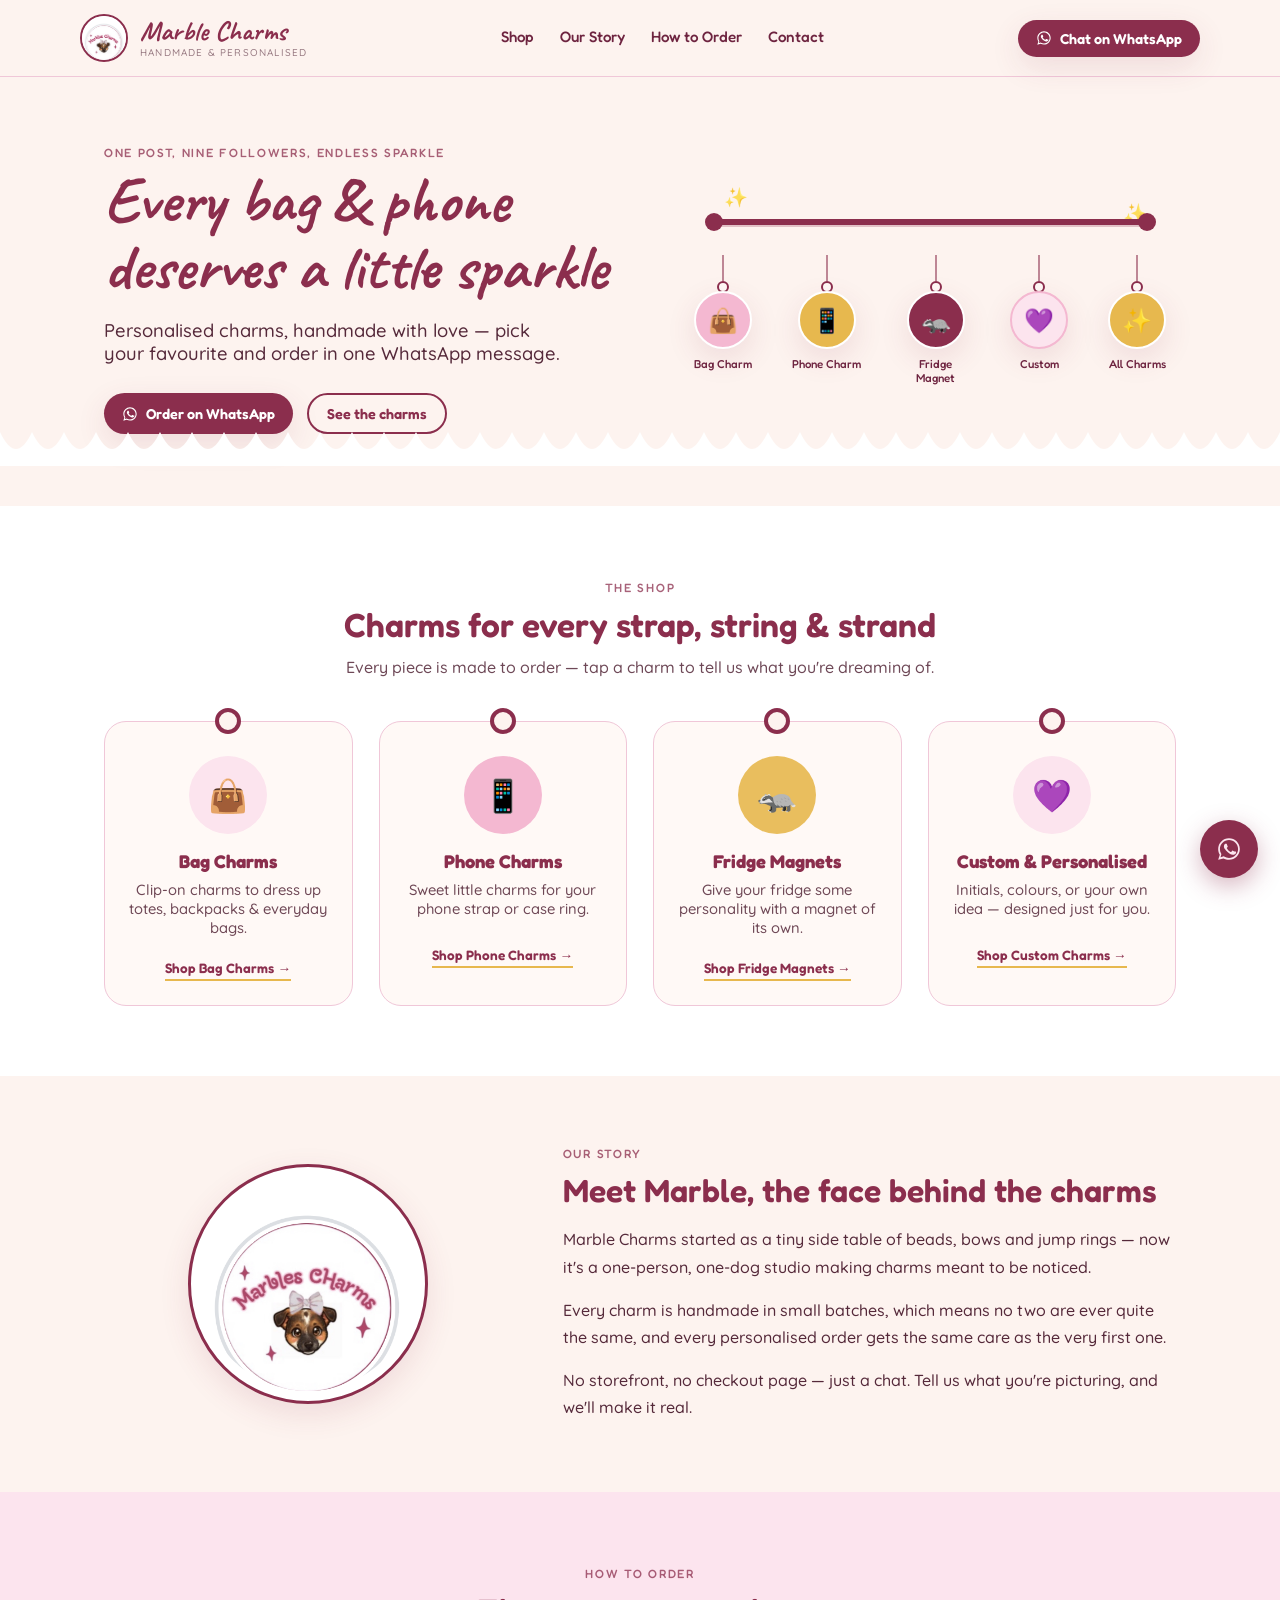
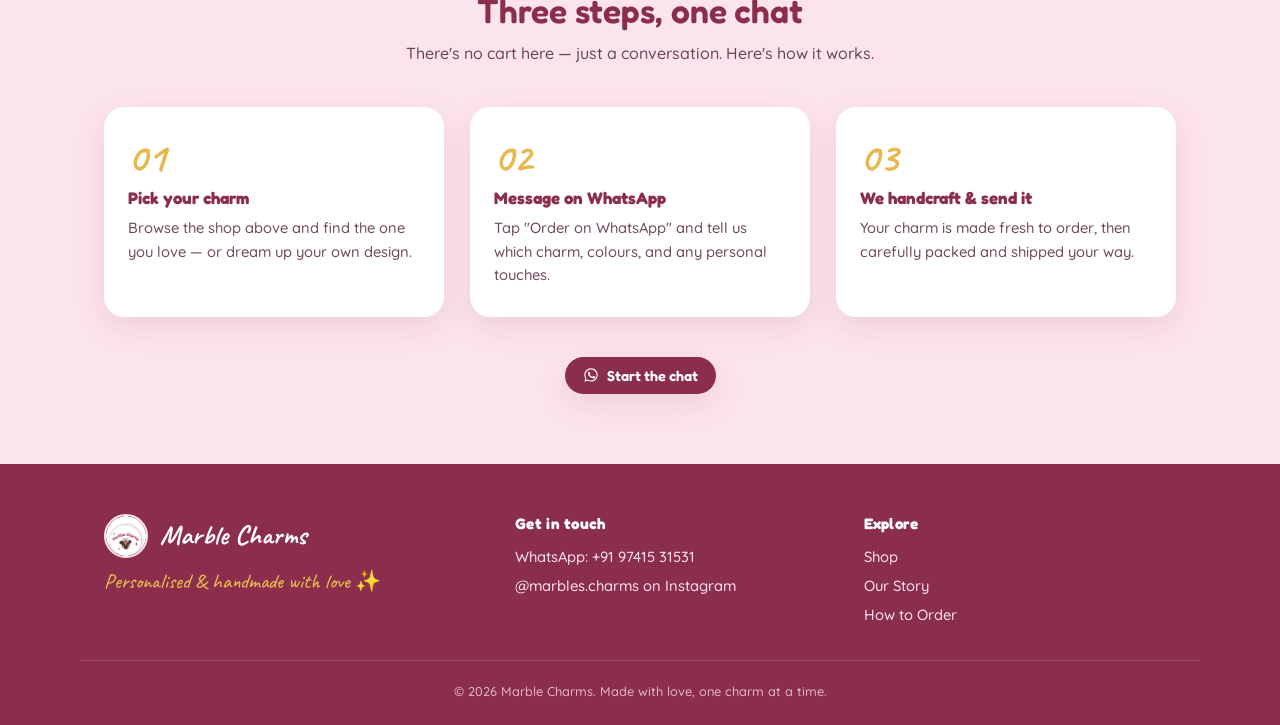
==== commit 4361cb98: "Commit" ====
--- a/marble-charms/index.html
+++ b/marble-charms/index.html
@@ -69,10 +69,10 @@
             <span class="bauble">&#128241;</span>
             <span class="label">Phone Charm</span>
           </a>
-          <a class="charm" href="category.html?cat=keychain-charm">
-            <span class="thread"></span><span class="ring"></span>
-            <span class="bauble">&#128477;&#65039;</span>
-            <span class="label">Keychain</span>
+          <a class="charm" href="category.html?cat=fridge-magnet-charm">
+            <span class="thread"></span><span class="ring"></span>
+            <span class="bauble">&#129441;</span>
+            <span class="label">Fridge Magnet</span>
           </a>
           <a class="charm" href="category.html?cat=custom-charm">
             <span class="thread"></span><span class="ring"></span>
@@ -121,10 +121,10 @@
 
         <article class="product-card">
           <span class="loop"></span>
-          <div class="icon">&#128477;&#65039;</div>
-          <h3>Keychain Charms</h3>
-          <p>Give your keys some personality with a charm of their own.</p>
-          <a class="order-link" href="category.html?cat=keychain-charm">Shop Keychain Charms &#8594;</a>
+          <div class="icon">&#129441;</div>
+          <h3>Fridge Magnets</h3>
+          <p>Give your fridge some personality with a magnet of its own.</p>
+          <a class="order-link" href="category.html?cat=fridge-magnet-charm">Shop Fridge Magnets &#8594;</a>
         </article>
 
         <article class="product-card">
